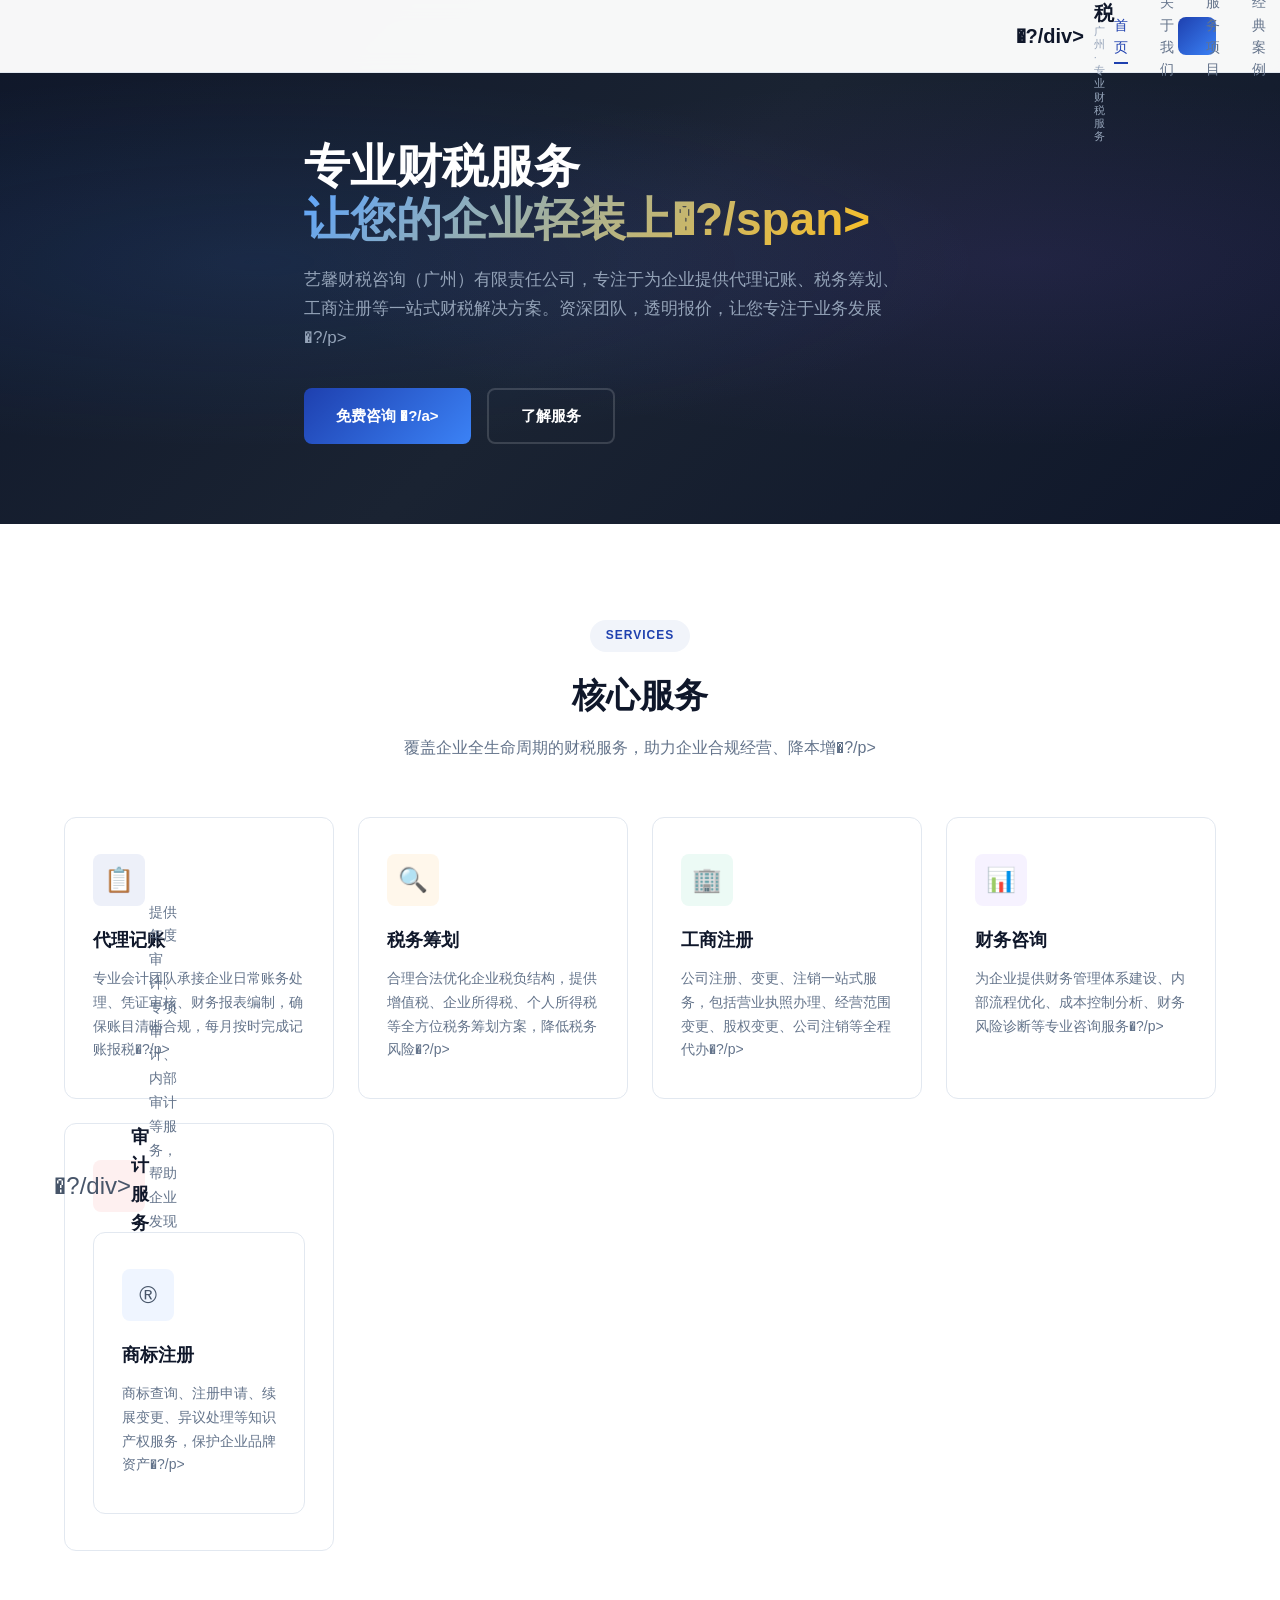
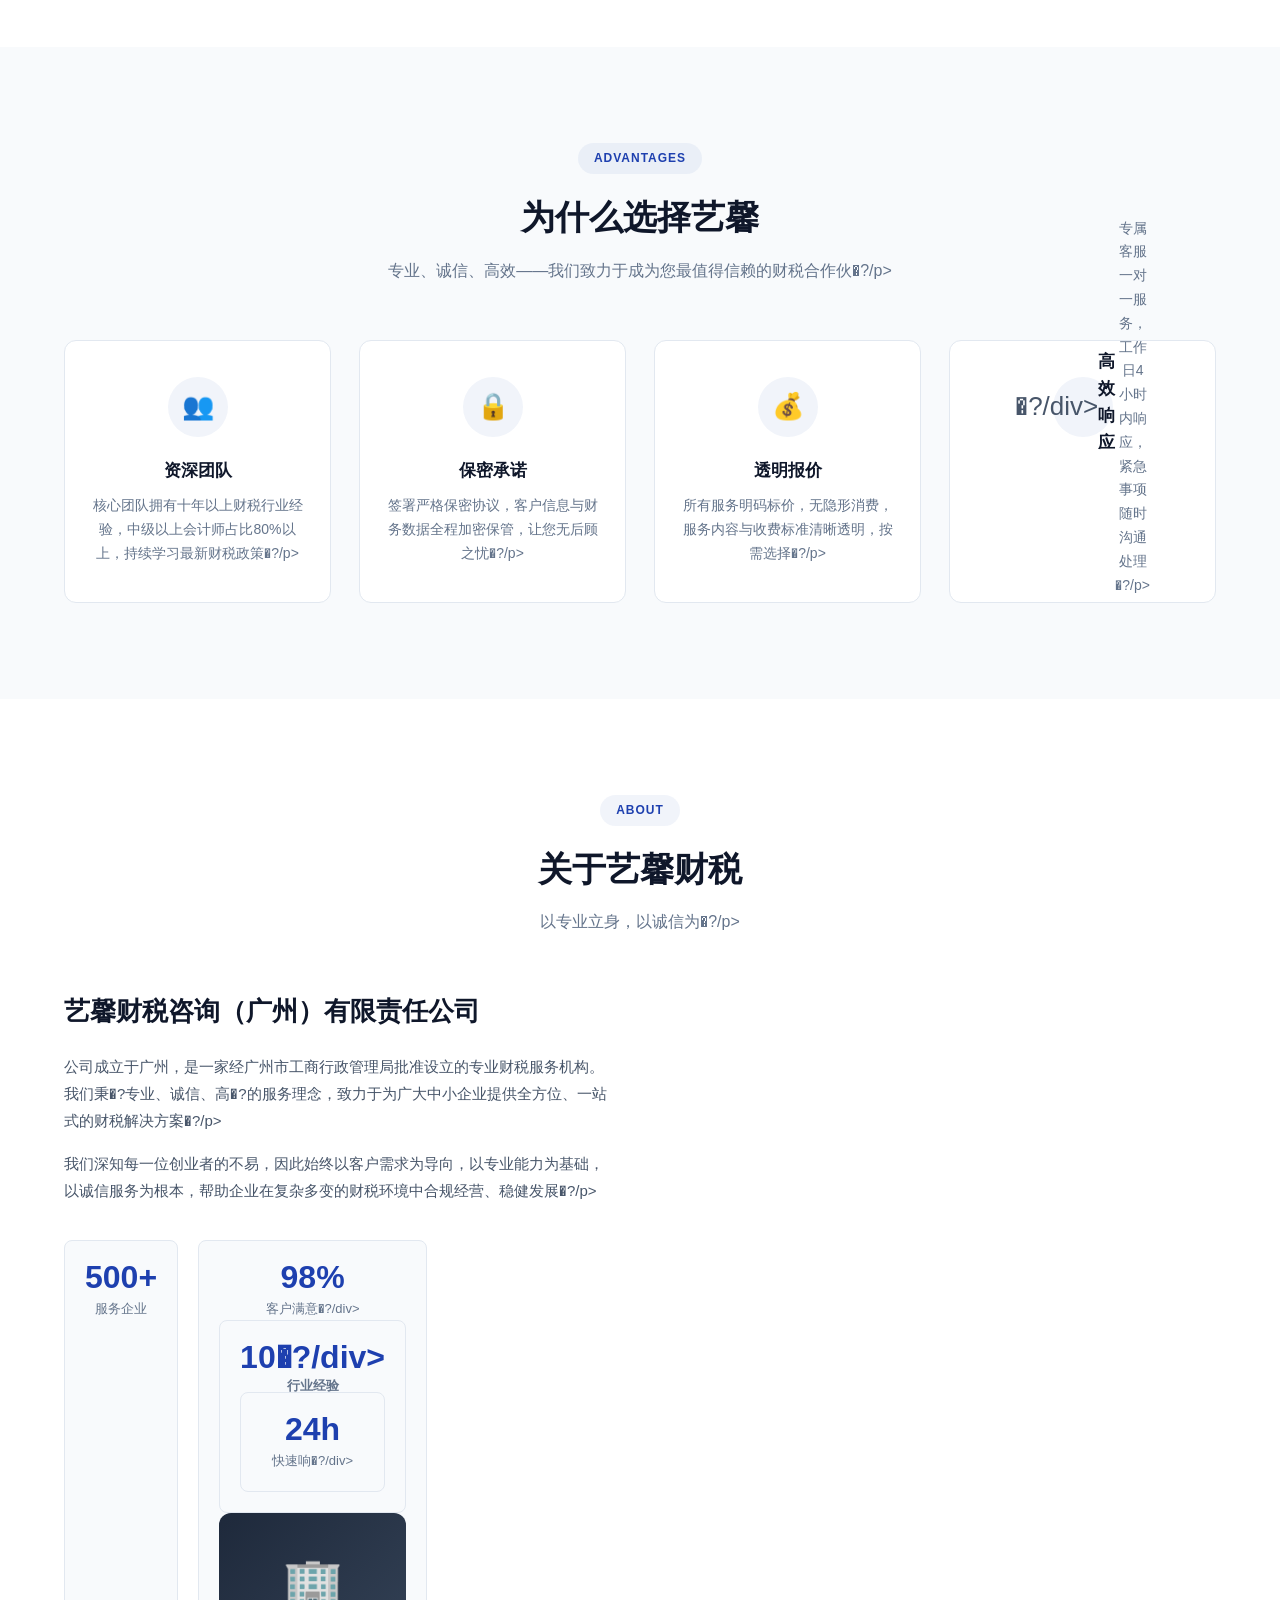
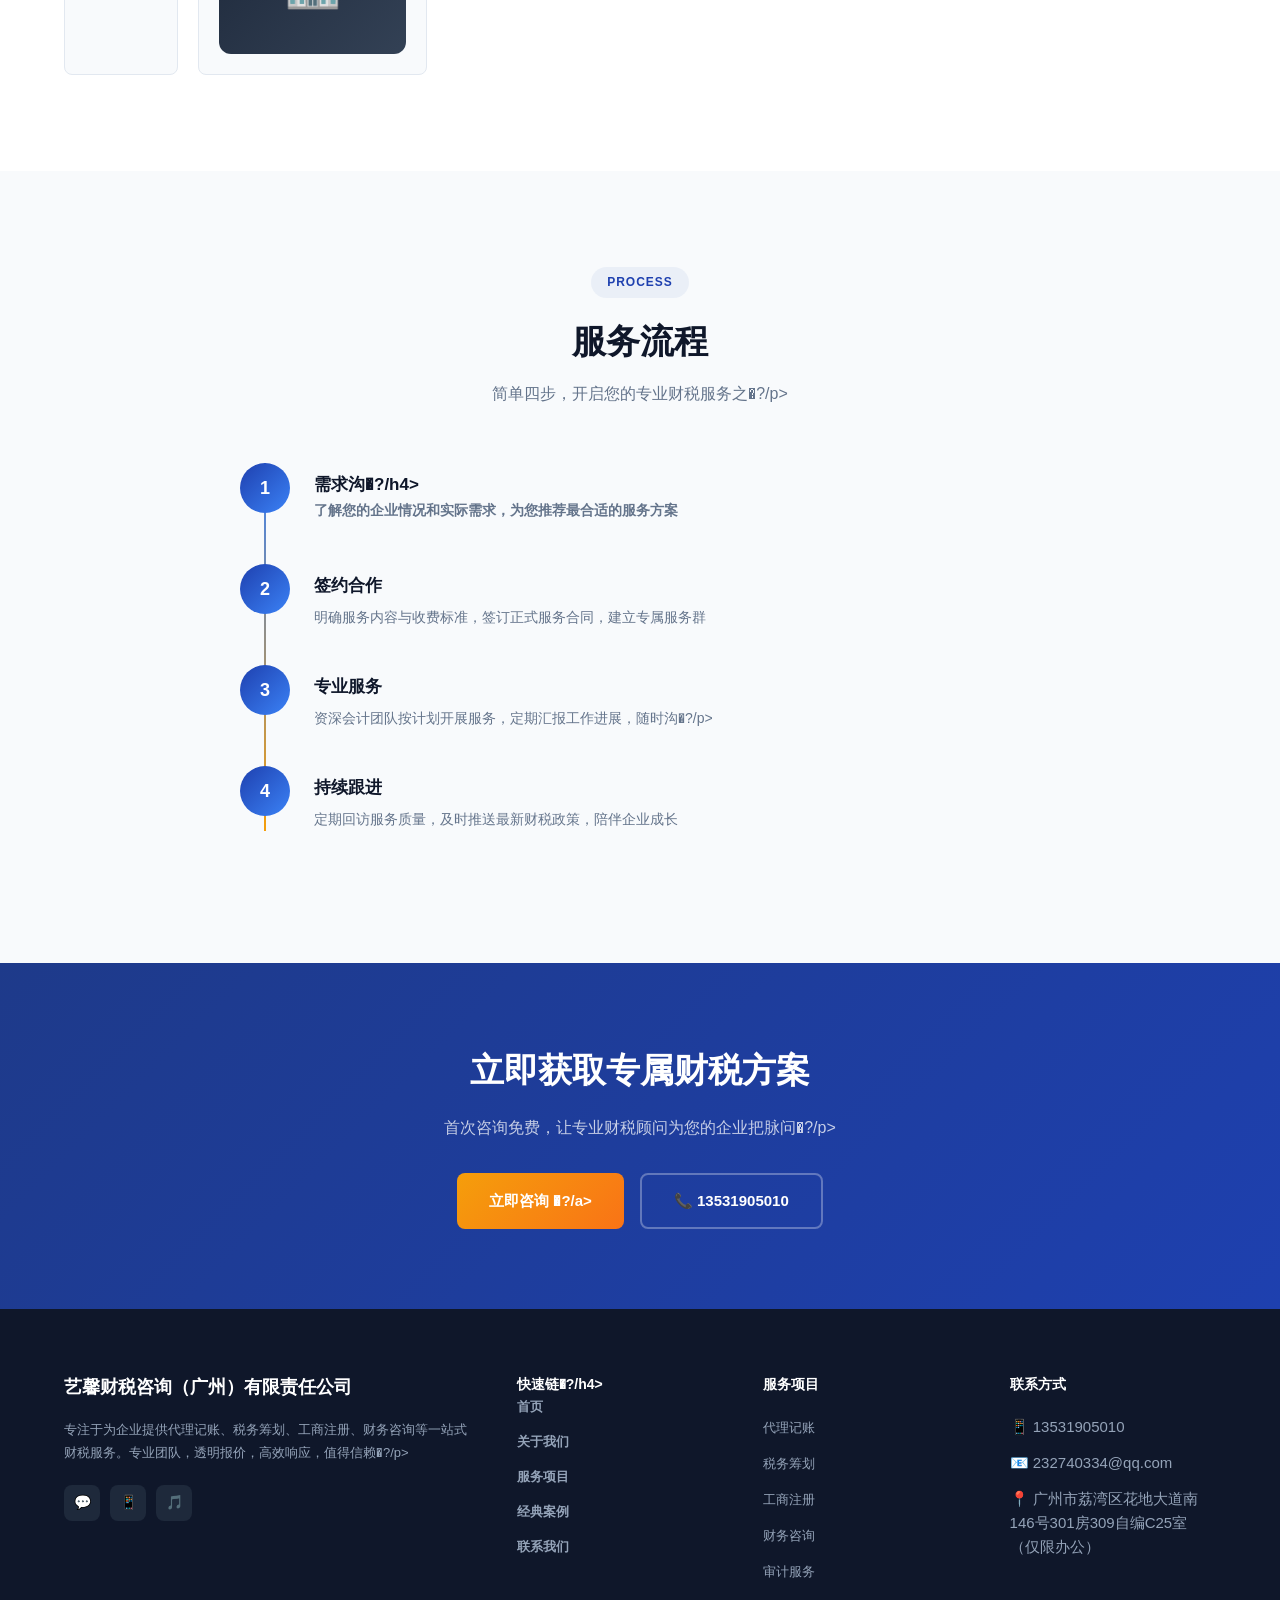
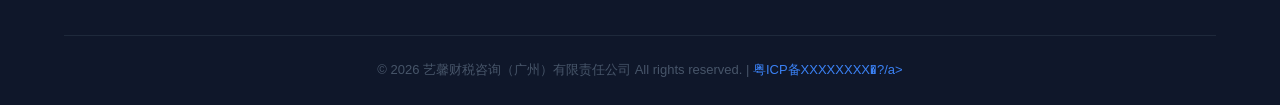
==== index.html @ 6eb082e3 "Fix contact info and address for index.html" ====
﻿<!DOCTYPE html>
<html lang="zh-CN">
<head>
<meta charset="UTF-8">
<meta name="viewport" content="width=device-width, initial-scale=1.0">
<title>艺馨财税咨询（广州）有限责任公司 - 专业财税服务</title>
<meta name="description" content="艺馨财税咨询（广州）有限责任公司提供代理记账、税务筹划、工商注册、财务咨询等一站式财税服务，专业团队，值得信赖�?>
<meta name="keywords" content="广州财税公司,代理记账,税务筹划,工商注册,财务咨询,广州公司注册,广州代理记账">
<meta name="robots" content="index, follow">
<link rel="canonical" href="https://yixincaishui.com/">
<meta property="og:title" content="艺馨财税咨询（广州）有限责任公司">
<meta property="og:description" content="专业财税服务一站式解决方案">
<meta property="og:type" content="website">
<meta property="og:url" content="https://yixincaishui.com/">
<meta name="twitter:card" content="summary_large_image">
<link rel="icon" href="favicon/favicon.ico" type="image/x-icon">
<link rel="stylesheet" href="css/style.css">
</head>
<body>

<header class="header">
  <div class="container header-inner">
    <a href="index.html" class="logo">
      <div class="logo-icon">�?/div>
      <div class="logo-text">
        艺馨财税
        <div class="logo-sub">广州 · 专业财税服务</div>
      </div>
    </a>
    <button class="nav-toggle" aria-label="菜单"><span></span><span></span><span></span></button>
    <nav class="nav">
      <a href="index.html">首页</a>
      <a href="about.html">关于我们</a>
      <a href="services.html">服务项目</a>
      <a href="cases.html">经典案例</a>
      <a href="news.html">新闻动�?/a>
      <a href="contact.html">联系我们</a>
    </nav>
  </div>
</header>

<section class="hero">
  <div class="container hero-content">
    <h1>专业财税服务<br><span>让您的企业轻装上�?/span></h1>
    <p>艺馨财税咨询（广州）有限责任公司，专注于为企业提供代理记账、税务筹划、工商注册等一站式财税解决方案。资深团队，透明报价，让您专注于业务发展�?/p>
    <div class="hero-buttons">
      <a href="contact.html" class="btn btn-primary">免费咨询 �?/a>
      <a href="services.html" class="btn btn-outline">了解服务</a>
    </div>
  </div>
</section>

<section class="section">
  <div class="container">
    <div class="section-header fade-in">
      <div class="section-tag">SERVICES</div>
      <h2>核心服务</h2>
      <p>覆盖企业全生命周期的财税服务，助力企业合规经营、降本增�?/p>
    </div>
    <div class="services-grid">
      <div class="service-card fade-in">
        <div class="service-icon" style="background:rgba(30,64,175,0.08);">📋</div>
        <h3>代理记账</h3>
        <p>专业会计团队承接企业日常账务处理、凭证审核、财务报表编制，确保账目清晰合规，每月按时完成记账报税�?/p>
      </div>
      <div class="service-card fade-in">
        <div class="service-icon" style="background:rgba(245,158,11,0.08);">🔍</div>
        <h3>税务筹划</h3>
        <p>合理合法优化企业税负结构，提供增值税、企业所得税、个人所得税等全方位税务筹划方案，降低税务风险�?/p>
      </div>
      <div class="service-card fade-in">
        <div class="service-icon" style="background:rgba(16,185,129,0.08);">🏢</div>
        <h3>工商注册</h3>
        <p>公司注册、变更、注销一站式服务，包括营业执照办理、经营范围变更、股权变更、公司注销等全程代办�?/p>
      </div>
      <div class="service-card fade-in">
        <div class="service-icon" style="background:rgba(139,92,246,0.08);">📊</div>
        <h3>财务咨询</h3>
        <p>为企业提供财务管理体系建设、内部流程优化、成本控制分析、财务风险诊断等专业咨询服务�?/p>
      </div>
      <div class="service-card fade-in">
        <div class="service-icon" style="background:rgba(239,68,68,0.08);">�?/div>
        <h3>审计服务</h3>
        <p>提供年度审计、专项审计、内部审计等服务，帮助企业发现问题、防范风险，满足各类监管要求�?/p>
      </div>
      <div class="service-card fade-in">
        <div class="service-icon" style="background:rgba(59,130,246,0.08);">®</div>
        <h3>商标注册</h3>
        <p>商标查询、注册申请、续展变更、异议处理等知识产权服务，保护企业品牌资产�?/p>
      </div>
    </div>
  </div>
</section>

<section class="section light">
  <div class="container">
    <div class="section-header fade-in">
      <div class="section-tag">ADVANTAGES</div>
      <h2>为什么选择艺馨</h2>
      <p>专业、诚信、高效——我们致力于成为您最值得信赖的财税合作伙�?/p>
    </div>
    <div class="advantages-grid">
      <div class="advantage-card fade-in">
        <div class="advantage-icon">👥</div>
        <h3>资深团队</h3>
        <p>核心团队拥有十年以上财税行业经验，中级以上会计师占比80%以上，持续学习最新财税政策�?/p>
      </div>
      <div class="advantage-card fade-in">
        <div class="advantage-icon">🔒</div>
        <h3>保密承诺</h3>
        <p>签署严格保密协议，客户信息与财务数据全程加密保管，让您无后顾之忧�?/p>
      </div>
      <div class="advantage-card fade-in">
        <div class="advantage-icon">💰</div>
        <h3>透明报价</h3>
        <p>所有服务明码标价，无隐形消费，服务内容与收费标准清晰透明，按需选择�?/p>
      </div>
      <div class="advantage-card fade-in">
        <div class="advantage-icon">�?/div>
        <h3>高效响应</h3>
        <p>专属客服一对一服务，工作日4小时内响应，紧急事项随时沟通处理�?/p>
      </div>
    </div>
  </div>
</section>

<section class="section">
  <div class="container">
    <div class="section-header fade-in">
      <div class="section-tag">ABOUT</div>
      <h2>关于艺馨财税</h2>
      <p>以专业立身，以诚信为�?/p>
    </div>
    <div class="about-grid">
      <div class="about-text fade-in">
        <h3>艺馨财税咨询（广州）有限责任公司</h3>
        <p>公司成立于广州，是一家经广州市工商行政管理局批准设立的专业财税服务机构。我们秉�?专业、诚信、高�?的服务理念，致力于为广大中小企业提供全方位、一站式的财税解决方案�?/p>
        <p>我们深知每一位创业者的不易，因此始终以客户需求为导向，以专业能力为基础，以诚信服务为根本，帮助企业在复杂多变的财税环境中合规经营、稳健发展�?/p>
        <div class="stats-row">
          <div class="stat-item"><div class="stat-number">500+</div><div class="stat-label">服务企业</div></div>
          <div class="stat-item"><div class="stat-number">98%</div><div class="stat-label">客户满意�?/div></div>
          <div class="stat-item"><div class="stat-number">10�?/div><div class="stat-label">行业经验</div></div>
          <div class="stat-item"><div class="stat-number">24h</div><div class="stat-label">快速响�?/div></div>
        </div>
      </div>
      <div class="about-image fade-in">🏢</div>
    </div>
  </div>
</section>

<section class="section light">
  <div class="container">
    <div class="section-header fade-in">
      <div class="section-tag">PROCESS</div>
      <h2>服务流程</h2>
      <p>简单四步，开启您的专业财税服务之�?/p>
    </div>
    <div class="process-steps fade-in">
      <div class="process-step">
        <div class="step-num">1</div>
        <div class="step-content"><h4>需求沟�?/h4><p>了解您的企业情况和实际需求，为您推荐最合适的服务方案</p></div>
      </div>
      <div class="process-step">
        <div class="step-num">2</div>
        <div class="step-content"><h4>签约合作</h4><p>明确服务内容与收费标准，签订正式服务合同，建立专属服务群</p></div>
      </div>
      <div class="process-step">
        <div class="step-num">3</div>
        <div class="step-content"><h4>专业服务</h4><p>资深会计团队按计划开展服务，定期汇报工作进展，随时沟�?/p></div>
      </div>
      <div class="process-step">
        <div class="step-num">4</div>
        <div class="step-content"><h4>持续跟进</h4><p>定期回访服务质量，及时推送最新财税政策，陪伴企业成长</p></div>
      </div>
    </div>
  </div>
</section>

<section class="cta-section">
  <div class="container">
    <h2>立即获取专属财税方案</h2>
    <p>首次咨询免费，让专业财税顾问为您的企业把脉问�?/p>
    <div class="hero-buttons" style="justify-content:center;">
      <a href="contact.html" class="btn btn-accent">立即咨询 �?/a>
      <a href="tel:13531905010" class="btn btn-outline">📞 13531905010</a>
    </div>
  </div>
</section>

<footer class="footer">
  <div class="container">
    <div class="footer-grid">
      <div class="footer-about">
        <h3>艺馨财税咨询（广州）有限责任公司</h3>
        <p>专注于为企业提供代理记账、税务筹划、工商注册、财务咨询等一站式财税服务。专业团队，透明报价，高效响应，值得信赖�?/p>
        <div class="footer-social">
          <a href="#" aria-label="微信">💬</a>
          <a href="#" aria-label="微博">📱</a>
          <a href="#" aria-label="抖音">🎵</a>
        </div>
      </div>
      <div class="footer-col">
        <h4>快速链�?/h4>
        <ul>
          <li><a href="index.html">首页</a></li>
          <li><a href="about.html">关于我们</a></li>
          <li><a href="services.html">服务项目</a></li>
          <li><a href="cases.html">经典案例</a></li>
          <li><a href="contact.html">联系我们</a></li>
        </ul>
      </div>
      <div class="footer-col">
        <h4>服务项目</h4>
        <ul>
          <li><a href="services.html">代理记账</a></li>
          <li><a href="services.html">税务筹划</a></li>
          <li><a href="services.html">工商注册</a></li>
          <li><a href="services.html">财务咨询</a></li>
          <li><a href="services.html">审计服务</a></li>
        </ul>
      </div>
      <div class="footer-col">
        <h4>联系方式</h4>
        <ul>
          <li>📱 13531905010</li>
          <li>📧 232740334@qq.com</li>
          <li>📍 广州市荔湾区花地大道南146号301房309自编C25室（仅限办公）</li>
        </ul>
      </div>
    </div>
    <div class="footer-bottom">
      <p>&copy; 2026 艺馨财税咨询（广州）有限责任公司 All rights reserved. | <a href="#">粤ICP备XXXXXXXX�?/a></p>
    </div>
  </div>
</footer>

<script src="js/main.js"></script>
</body>
</html>
---- css/style.css ----
:root {
  --primary: #1e40af;
  --primary-light: #3b82f6;
  --primary-dark: #1e3a8a;
  --accent: #f59e0b;
  --accent-light: #fbbf24;
  --dark: #0f172a;
  --gray-50: #f8fafc;
  --gray-100: #f1f5f9;
  --gray-200: #e2e8f0;
  --gray-300: #cbd5e1;
  --gray-400: #94a3b8;
  --gray-500: #64748b;
  --gray-600: #475569;
  --gray-700: #334155;
  --gray-800: #1e293b;
  --gray-900: #0f172a;
  --radius: 12px;
  --radius-sm: 8px;
  --shadow: 0 1px 3px rgba(0,0,0,0.06), 0 1px 2px rgba(0,0,0,0.04);
  --shadow-md: 0 4px 6px -1px rgba(0,0,0,0.07), 0 2px 4px -1px rgba(0,0,0,0.04);
  --shadow-lg: 0 10px 25px -3px rgba(0,0,0,0.08), 0 4px 6px -2px rgba(0,0,0,0.04);
  --shadow-xl: 0 20px 50px -8px rgba(0,0,0,0.12);
}
*, *::before, *::after { margin: 0; padding: 0; box-sizing: border-box; }
html { scroll-behavior: smooth; }
body {
  font-family: -apple-system, BlinkMacSystemFont, "Segoe UI", "PingFang SC", "Hiragino Sans GB", "Microsoft YaHei", "Helvetica Neue", Arial, sans-serif;
  color: #475569; line-height: 1.6; overflow-x: hidden; font-size: 15px;
}
a { text-decoration: none; color: inherit; }
ul { list-style: none; }
img { max-width: 100%; height: auto; display: block; }
.container { max-width: 1200px; margin: 0 auto; padding: 0 24px; }
header { position: fixed; top: 0; left: 0; right: 0; z-index: 1000; background: rgba(255,255,255,0.97); backdrop-filter: blur(10px); border-bottom: 1px solid var(--gray-200); transition: all 0.3s; }
header.scrolled { box-shadow: 0 4px 6px -1px rgba(0,0,0,0.07); }
.header-inner { display: flex; align-items: center; justify-content: space-between; height: 72px; }
.logo { display: flex; align-items: center; gap: 10px; font-size: 20px; font-weight: 700; color: var(--dark); }
.logo-icon { width: 38px; height: 38px; background: linear-gradient(135deg, var(--primary), var(--primary-light)); border-radius: var(--radius-sm); display: flex; align-items: center; justify-content: center; color: #fff; font-size: 16px; font-weight: 800; flex-shrink: 0; }
.logo-text { line-height: 1.2; }
.logo-sub { font-size: 11px; font-weight: 400; color: var(--gray-400); letter-spacing: 2px; }
.nav { display: flex; align-items: center; gap: 32px; }
.nav a { font-size: 14px; font-weight: 500; color: var(--gray-500); transition: color 0.2s; position: relative; padding: 4px 0; }
.nav a:hover, .nav a.active { color: var(--primary); }
.nav a::after { content: ''; position: absolute; bottom: -2px; left: 0; right: 0; height: 2px; background: var(--primary); transform: scaleX(0); transition: transform 0.2s; }
.nav a:hover::after, .nav a.active::after { transform: scaleX(1); }
.nav-toggle { display: none; flex-direction: column; gap: 5px; cursor: pointer; padding: 4px; background: none; border: none; }
.nav-toggle span { width: 24px; height: 2px; background: var(--dark); transition: all 0.3s; border-radius: 2px; display: block; }
.nav-toggle.active span:nth-child(1) { transform: rotate(45deg) translate(5px,5px); }
.nav-toggle.active span:nth-child(2) { opacity: 0; }
.nav-toggle.active span:nth-child(3) { transform: rotate(-45deg) translate(5px,-5px); }
.hero { padding: 140px 0 80px; background: linear-gradient(135deg, #0f172a 0%, #1a2332 50%, #0f172a 100%); color: #fff; position: relative; overflow: hidden; }
.hero::before { content: ''; position: absolute; inset: 0; background: radial-gradient(ellipse at 20% 50%, rgba(59,130,246,0.12) 0%, transparent 50%), radial-gradient(ellipse at 80% 50%, rgba(139,92,246,0.1) 0%, transparent 50%); }
.hero-content { position: relative; z-index: 1; max-width: 720px; }
.hero h1 { font-size: 46px; font-weight: 800; line-height: 1.15; margin-bottom: 20px; color: #fff; }
.hero h1 span { background: linear-gradient(135deg, #60a5fa, #fbbf24); -webkit-background-clip: text; -webkit-text-fill-color: transparent; background-clip: text; }
.hero p { font-size: 17px; color: #94a3b8; margin-bottom: 36px; line-height: 1.7; max-width: 600px; }
.hero-buttons { display: flex; gap: 16px; flex-wrap: wrap; }
.btn { display: inline-flex; align-items: center; gap: 8px; padding: 14px 32px; border-radius: var(--radius-sm); font-size: 15px; font-weight: 600; transition: all 0.25s; cursor: pointer; border: none; font-family: inherit; }
.btn-primary { background: linear-gradient(135deg, #1e40af, #3b82f6); color: #fff; }
.btn-primary:hover { transform: translateY(-2px); box-shadow: 0 8px 25px rgba(30,64,175,0.35); }
.btn-outline { background: transparent; color: #fff; border: 2px solid rgba(255,255,255,0.15); }
.btn-outline:hover { border-color: #3b82f6; transform: translateY(-2px); background: rgba(255,255,255,0.05); }
.btn-accent { background: linear-gradient(135deg, #f59e0b, #f97316); color: #fff; }
.btn-accent:hover { transform: translateY(-2px); box-shadow: 0 8px 25px rgba(245,158,11,0.35); }
.btn-sm { padding: 10px 20px; font-size: 13px; }
.section { padding: 96px 0; }
.section-header { text-align: center; margin-bottom: 56px; }
.section-tag { display: inline-block; padding: 6px 16px; border-radius: 20px; background: rgba(30,64,175,0.06); color: #1e40af; font-size: 12px; font-weight: 600; margin-bottom: 16px; letter-spacing: 1px; }
.section h2 { font-size: 34px; font-weight: 800; color: #0f172a; margin-bottom: 12px; }
.section-header p { font-size: 16px; color: #64748b; max-width: 620px; margin: 0 auto; line-height: 1.7; }
.section.light { background: #f8fafc; }
.services-grid { display: grid; grid-template-columns: repeat(auto-fit, minmax(260px, 1fr)); gap: 24px; }
.service-card { background: #fff; border-radius: 12px; padding: 36px 28px; border: 1px solid #e2e8f0; transition: all 0.3s; cursor: default; }
.service-card:hover { transform: translateY(-4px); box-shadow: 0 10px 25px -3px rgba(0,0,0,0.08); border-color: #3b82f6; }
.service-icon { width: 52px; height: 52px; border-radius: 8px; display: flex; align-items: center; justify-content: center; font-size: 24px; margin-bottom: 20px; }
.service-card h3 { font-size: 18px; margin-bottom: 12px; color: #0f172a; font-weight: 700; }
.service-card p { font-size: 14px; color: #64748b; line-height: 1.7; }
.about-grid { display: grid; grid-template-columns: 1fr 1fr; gap: 60px; align-items: center; }
.about-image { border-radius: 12px; overflow: hidden; background: linear-gradient(135deg, #1e293b, #334155); aspect-ratio: 4/3; display: flex; align-items: center; justify-content: center; color: #475569; font-size: 48px; }
.about-text h3 { font-size: 26px; margin-bottom: 20px; color: #0f172a; font-weight: 800; }
.about-text p { font-size: 15px; color: #475569; margin-bottom: 16px; line-height: 1.8; }
.stats-row { display: grid; grid-template-columns: repeat(4, 1fr); gap: 20px; margin-top: 36px; }
.stat-item { text-align: center; padding: 20px; background: #f8fafc; border-radius: 8px; border: 1px solid #e2e8f0; }
.stat-number { font-size: 32px; font-weight: 800; color: #1e40af; line-height: 1; }
.stat-label { font-size: 13px; color: #64748b; margin-top: 6px; }
.advantages-grid { display: grid; grid-template-columns: repeat(auto-fit, minmax(240px, 1fr)); gap: 28px; }
.advantage-card { text-align: center; padding: 36px 24px; background: #fff; border-radius: 12px; border: 1px solid #e2e8f0; transition: all 0.3s; }
.advantage-card:hover { transform: translateY(-4px); box-shadow: 0 10px 25px -3px rgba(0,0,0,0.08); }
.advantage-icon { width: 60px; height: 60px; margin: 0 auto 20px; background: rgba(30,64,175,0.06); border-radius: 50%; display: flex; align-items: center; justify-content: center; font-size: 26px; }
.advantage-card h3 { font-size: 17px; color: #0f172a; margin-bottom: 10px; font-weight: 700; }
.advantage-card p { font-size: 14px; color: #64748b; line-height: 1.7; }
.process-steps { max-width: 800px; margin: 0 auto; position: relative; }
.process-steps::before { content: ''; position: absolute; left: 24px; top: 0; bottom: 0; width: 2px; background: linear-gradient(to bottom, #3b82f6, #f59e0b); }
.process-step { display: flex; gap: 24px; margin-bottom: 36px; position: relative; }
.step-num { width: 50px; height: 50px; border-radius: 50%; background: linear-gradient(135deg, #1e40af, #3b82f6); color: #fff; display: flex; align-items: center; justify-content: center; font-weight: 800; font-size: 18px; flex-shrink: 0; position: relative; z-index: 1; }
.step-content { padding-top: 8px; }
.step-content h4 { font-size: 17px; color: #0f172a; margin-bottom: 6px; font-weight: 700; }
.step-content p { font-size: 14px; color: #64748b; line-height: 1.7; }
.cases-grid { display: grid; grid-template-columns: repeat(auto-fit, minmax(320px, 1fr)); gap: 28px; }
.case-card { background: #fff; border-radius: 12px; overflow: hidden; border: 1px solid #e2e8f0; transition: all 0.3s; }
.case-card:hover { transform: translateY(-4px); box-shadow: 0 10px 25px -3px rgba(0,0,0,0.08); }
.case-image { height: 180px; background: linear-gradient(135deg, #1e293b, #334155); display: flex; align-items: center; justify-content: center; color: #475569; font-size: 32px; }
.case-body { padding: 24px; }
.case-tag { display: inline-block; padding: 4px 12px; border-radius: 4px; background: rgba(30,64,175,0.06); color: #1e40af; font-size: 12px; font-weight: 600; margin-bottom: 10px; }
.case-body h3 { font-size: 17px; margin-bottom: 8px; color: #0f172a; font-weight: 700; }
.case-body p { font-size: 14px; color: #64748b; line-height: 1.6; }
.news-grid { display: grid; grid-template-columns: repeat(auto-fit, minmax(300px, 1fr)); gap: 28px; }
.news-card { background: #fff; border-radius: 12px; overflow: hidden; border: 1px solid #e2e8f0; transition: all 0.3s; }
.news-card:hover { transform: translateY(-4px); box-shadow: 0 10px 25px -3px rgba(0,0,0,0.08); }
.news-body { padding: 24px; }
.news-date { font-size: 12px; color: #94a3b8; margin-bottom: 10px; }
.news-body h3 { font-size: 16px; margin-bottom: 8px; color: #0f172a; font-weight: 700; line-height: 1.4; }
.news-body p { font-size: 13px; color: #64748b; line-height: 1.6; margin-bottom: 12px; }
.news-link { color: #1e40af; font-size: 13px; font-weight: 600; }
.news-link:hover { text-decoration: underline; }
.cta-section { padding: 80px 0; text-align: center; background: linear-gradient(135deg, #1e3a8a, #1e40af); color: #fff; }
.cta-section h2 { font-size: 34px; font-weight: 800; margin-bottom: 16px; color: #fff; }
.cta-section p { font-size: 16px; color: rgba(255,255,255,0.75); margin-bottom: 32px; max-width: 550px; margin-left: auto; margin-right: auto; line-height: 1.7; }
.cta-section .btn-outline { border-color: rgba(255,255,255,0.3); }
.cta-section .btn-outline:hover { border-color: #fff; }
.contact-grid { display: grid; grid-template-columns: 1fr 1fr; gap: 50px; }
.contact-info h3 { font-size: 22px; margin-bottom: 20px; color: #0f172a; font-weight: 800; }
.contact-info p { color: #475569; margin-bottom: 28px; line-height: 1.7; font-size: 15px; }
.contact-item { display: flex; align-items: center; gap: 14px; margin-bottom: 20px; }
.contact-icon { width: 44px; height: 44px; border-radius: 8px; background: rgba(30,64,175,0.06); color: #1e40af; display: flex; align-items: center; justify-content: center; font-size: 18px; flex-shrink: 0; }
.contact-item .label { font-size: 12px; color: #94a3b8; margin-bottom: 2px; }
.contact-item .value { font-size: 15px; color: #0f172a; font-weight: 600; }
.contact-form { background: #fff; padding: 36px; border-radius: 12px; border: 1px solid #e2e8f0; }
.form-group { margin-bottom: 20px; }
.form-group label { display: block; font-size: 13px; font-weight: 600; color: #0f172a; margin-bottom: 6px; }
.form-group input, .form-group textarea, .form-group select { width: 100%; padding: 12px 16px; border: 1px solid #e2e8f0; border-radius: 8px; font-size: 14px; font-family: inherit; transition: all 0.2s; background: #f8fafc; }
.form-group input:focus, .form-group textarea:focus, .form-group select:focus { outline: none; border-color: #3b82f6; background: #fff; box-shadow: 0 0 0 3px rgba(30,64,175,0.08); }
.form-group textarea { resize: vertical; min-height: 120px; }
.form-row { display: grid; grid-template-columns: 1fr 1fr; gap: 16px; }
.form-status { padding: 12px 16px; border-radius: 8px; margin-bottom: 16px; font-size: 14px; display: none; }
.form-status.success { display: block; background: #dcfce7; color: #166534; border: 1px solid #bbf7d0; }
.form-status.error { display: block; background: #fef2f2; color: #991b1b; border: 1px solid #fecaca; }
.footer { background: #0f172a; color: #94a3b8; padding: 64px 0 0; }
.footer-grid { display: grid; grid-template-columns: 2fr 1fr 1fr 1fr; gap: 40px; padding-bottom: 40px; border-bottom: 1px solid #1e293b; }
.footer-about h3 { color: #fff; font-size: 18px; margin-bottom: 16px; }
.footer-about p { font-size: 13px; line-height: 1.8; }
.footer-social { display: flex; gap: 10px; margin-top: 20px; }
.footer-social a { width: 36px; height: 36px; border-radius: 8px; background: #1e293b; display: flex; align-items: center; justify-content: center; color: #64748b; transition: all 0.2s; font-size: 14px; text-decoration: none; }
.footer-social a:hover { background: #1e40af; color: #fff; }
.footer-col h4 { color: #fff; font-size: 14px; margin-bottom: 20px; font-weight: 700; }
.footer-col li { margin-bottom: 12px; }
.footer-col a { font-size: 13px; color: #94a3b8; transition: color 0.2s; }
.footer-col a:hover { color: #3b82f6; }
.footer-bottom { text-align: center; padding: 24px 0; font-size: 13px; color: #475569; }
.footer-bottom a { color: #3b82f6; }
.page-banner { padding: 140px 0 60px; background: linear-gradient(135deg, #0f172a, #1e293b); color: #fff; text-align: center; }
.page-banner h1 { font-size: 38px; font-weight: 800; margin-bottom: 12px; color: #fff; }
.page-banner p { color: #94a3b8; font-size: 16px; max-width: 500px; margin: 0 auto; }
.breadcrumb { font-size: 13px; color: #475569; margin-bottom: 16px; }
.breadcrumb a { color: #3b82f6; }
.breadcrumb span { margin: 0 8px; }
.values-grid { display: grid; grid-template-columns: repeat(auto-fit, minmax(220px, 1fr)); gap: 24px; }
.value-card { text-align: center; padding: 32px 20px; border: 1px solid #e2e8f0; border-radius: 12px; transition: all 0.3s; }
.value-card:hover { border-color: #3b82f6; transform: translateY(-4px); box-shadow: 0 4px 6px -1px rgba(0,0,0,0.07); }
.value-icon { width: 56px; height: 56px; margin: 0 auto 16px; background: rgba(30,64,175,0.06); border-radius: 8px; display: flex; align-items: center; justify-content: center; font-size: 24px; }
.value-card h3 { font-size: 17px; color: #0f172a; margin-bottom: 8px; font-weight: 700; }
.value-card p { font-size: 13px; color: #64748b; line-height: 1.6; }
.pricing-grid { display: grid; grid-template-columns: repeat(auto-fit, minmax(260px, 1fr)); gap: 28px; }
.price-card { background: #fff; padding: 36px 28px; border-radius: 12px; border: 1px solid #e2e8f0; text-align: center; transition: all 0.3s; }
.price-card:hover { box-shadow: 0 10px 25px -3px rgba(0,0,0,0.08); }
.price-card.featured { border-color: #1e40af; box-shadow: 0 4px 24px rgba(30,64,175,0.12); position: relative; }
.price-card.featured::before { content: '推荐'; position: absolute; top: -12px; left: 50%; transform: translateX(-50%); background: linear-gradient(135deg, #1e40af, #3b82f6); color: #fff; padding: 4px 20px; border-radius: 20px; font-size: 12px; font-weight: 700; }
.price-card h4 { font-size: 18px; color: #0f172a; margin-bottom: 8px; font-weight: 700; }
.price-card .price { font-size: 38px; font-weight: 800; color: #1e40af; margin: 16px 0; line-height: 1; }
.price-card .price span { font-size: 14px; font-weight: 400; color: #94a3b8; }
.price-card ul { text-align: left; margin: 20px 0 28px; }
.price-card li { padding: 10px 0; font-size: 14px; color: #64748b; display: flex; align-items: center; gap: 10px; border-bottom: 1px solid #f1f5f9; }
.price-card li:last-child { border-bottom: none; }
.price-card li::before { content: '✓'; color: #1e40af; font-weight: 700; font-size: 14px; }
.faq-list { max-width: 800px; margin: 0 auto; }
.faq-item { border-bottom: 1px solid #e2e8f0; }
.faq-question { display: flex; justify-content: space-between; align-items: center; padding: 20px 0; cursor: pointer; font-weight: 600; color: #0f172a; font-size: 15px; transition: color 0.2s; }
.faq-question:hover { color: #1e40af; }
.faq-question .arrow { transition: transform 0.3s; font-size: 12px; color: #94a3b8; }
.faq-item.active .faq-question .arrow { transform: rotate(180deg); }
.faq-answer { max-height: 0; overflow: hidden; transition: max-height 0.3s ease, padding 0.3s ease; padding: 0; }
.faq-item.active .faq-answer { max-height: 300px; padding: 0 0 20px; }
.faq-answer p { font-size: 14px; color: #64748b; line-height: 1.8; }
.pagination { display: flex; justify-content: center; gap: 8px; margin-top: 48px; }
.pagination a { padding: 10px 16px; border: 1px solid #e2e8f0; border-radius: 8px; font-size: 14px; color: #64748b; transition: all 0.2s; }
.pagination a:hover, .pagination a.active { background: #1e40af; color: #fff; border-color: #1e40af; }
.fade-in { opacity: 0; transform: translateY(20px); transition: all 0.6s ease; }
.fade-in.visible { opacity: 1; transform: translateY(0); }
@media (max-width: 1024px) {
  .footer-grid { grid-template-columns: 1fr 1fr; }
}
@media (max-width: 768px) {
  .nav { display: none; position: fixed; top: 72px; left: 0; right: 0; background: #fff; flex-direction: column; padding: 20px; border-bottom: 1px solid #e2e8f0; gap: 16px; box-shadow: 0 10px 25px -3px rgba(0,0,0,0.08); }
  .nav.open { display: flex; }
  .nav-toggle { display: flex; }
  .hero { padding: 120px 0 60px; }
  .hero h1 { font-size: 30px; }
  .hero p { font-size: 15px; }
  .about-grid, .contact-grid { grid-template-columns: 1fr; }
  .about-image { order: -1; }
  .section { padding: 60px 0; }
  .section h2 { font-size: 26px; }
  .stats-row { grid-template-columns: repeat(2, 1fr); }
  .stat-number { font-size: 26px; }
  .form-row { grid-template-columns: 1fr; }
  .page-banner { padding: 120px 0 40px; }
  .page-banner h1 { font-size: 28px; }
  .cta-section h2 { font-size: 26px; }
  .pricing-grid { grid-template-columns: 1fr; max-width: 400px; margin: 0 auto; }
}
@media (max-width: 480px) {
  .stats-row { grid-template-columns: repeat(2, 1fr); }
  .footer-grid { grid-template-columns: 1fr; }
  .hero h1 { font-size: 26px; }
  .container { padding: 0 16px; }
  .contact-form { padding: 24px; }
}
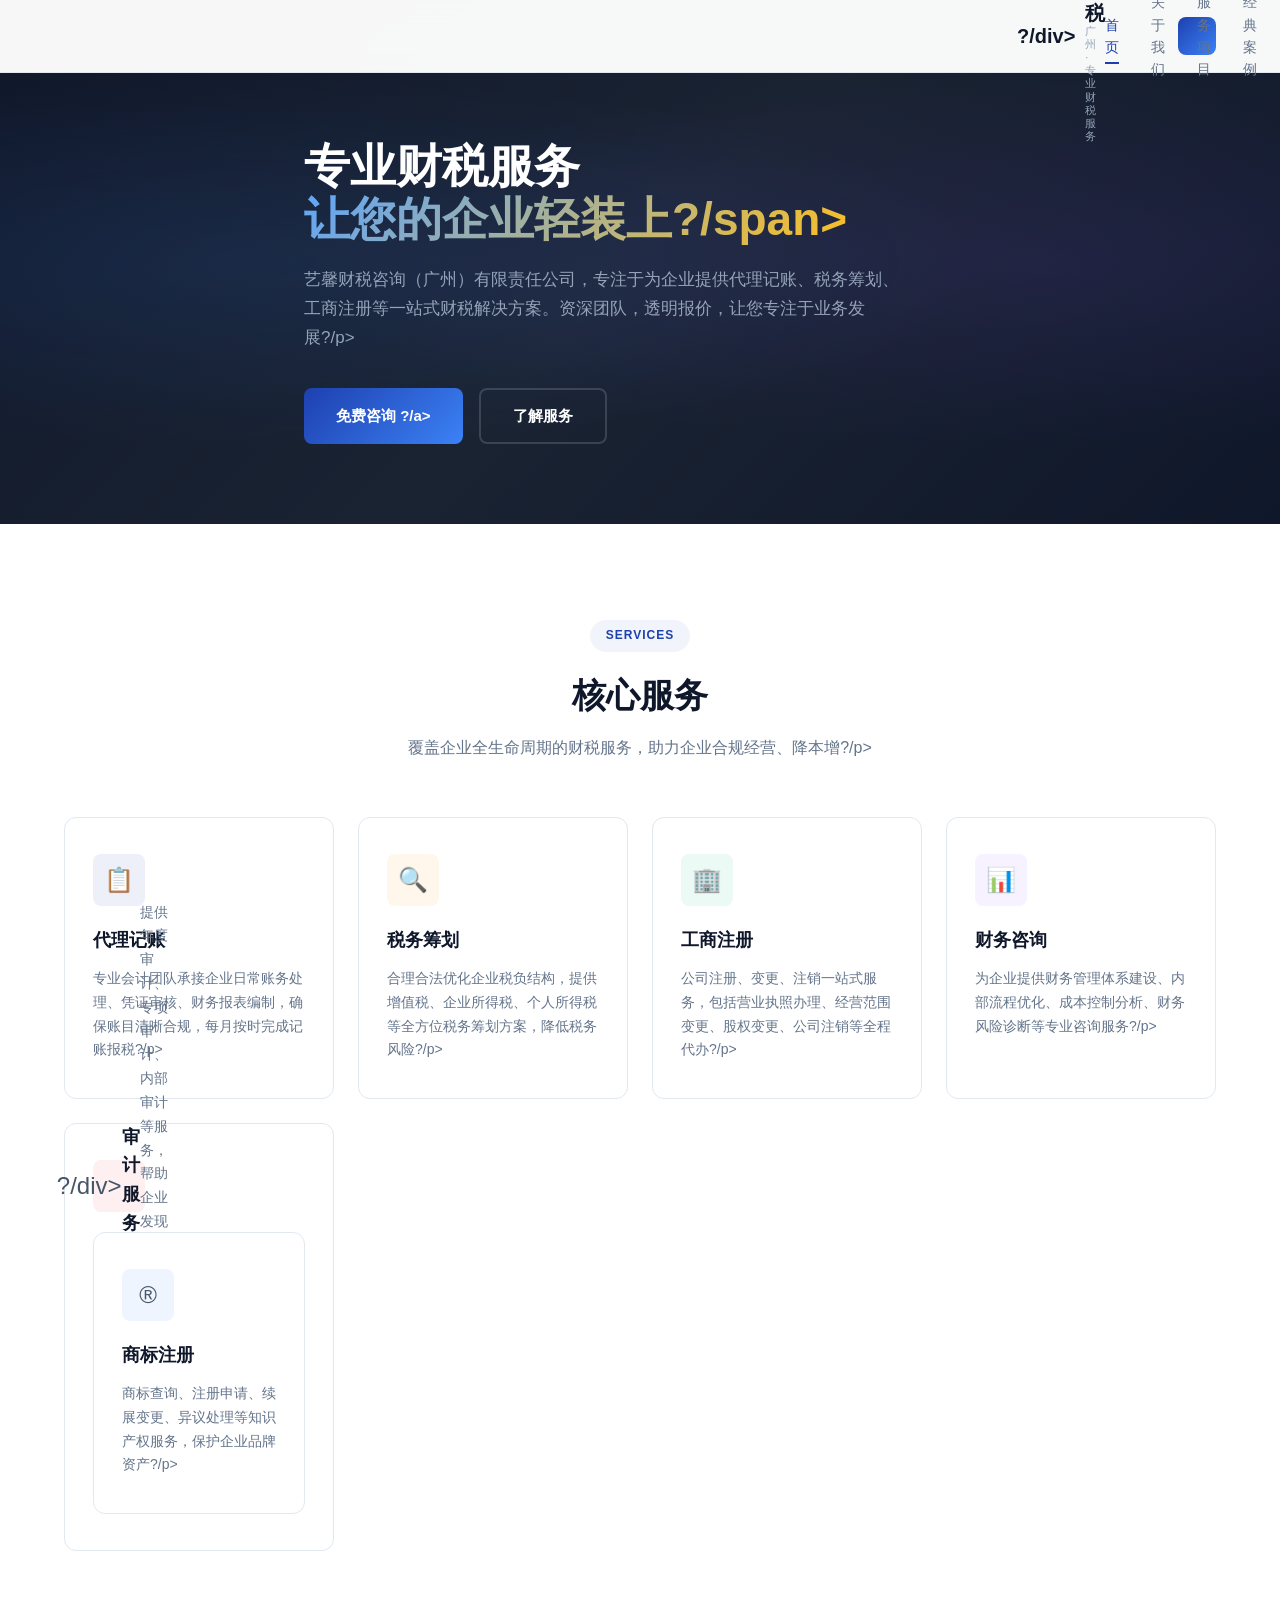
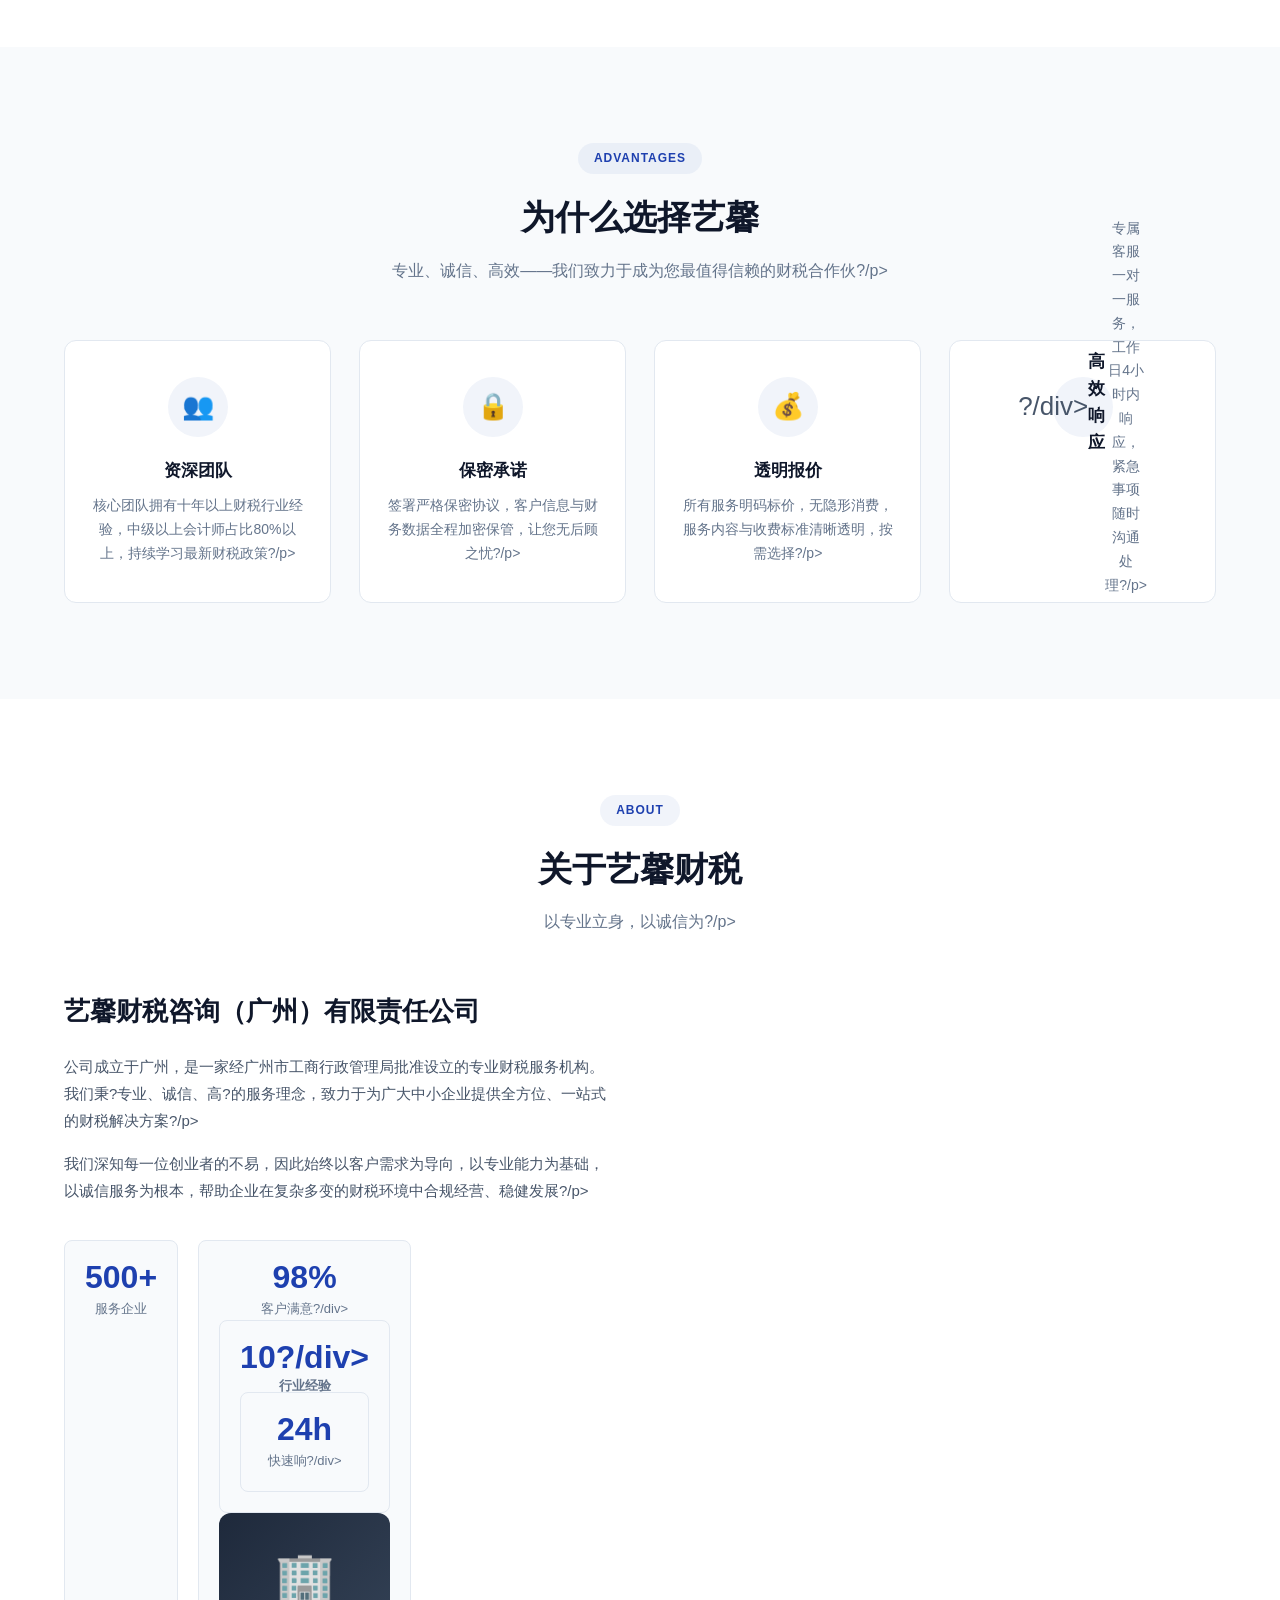
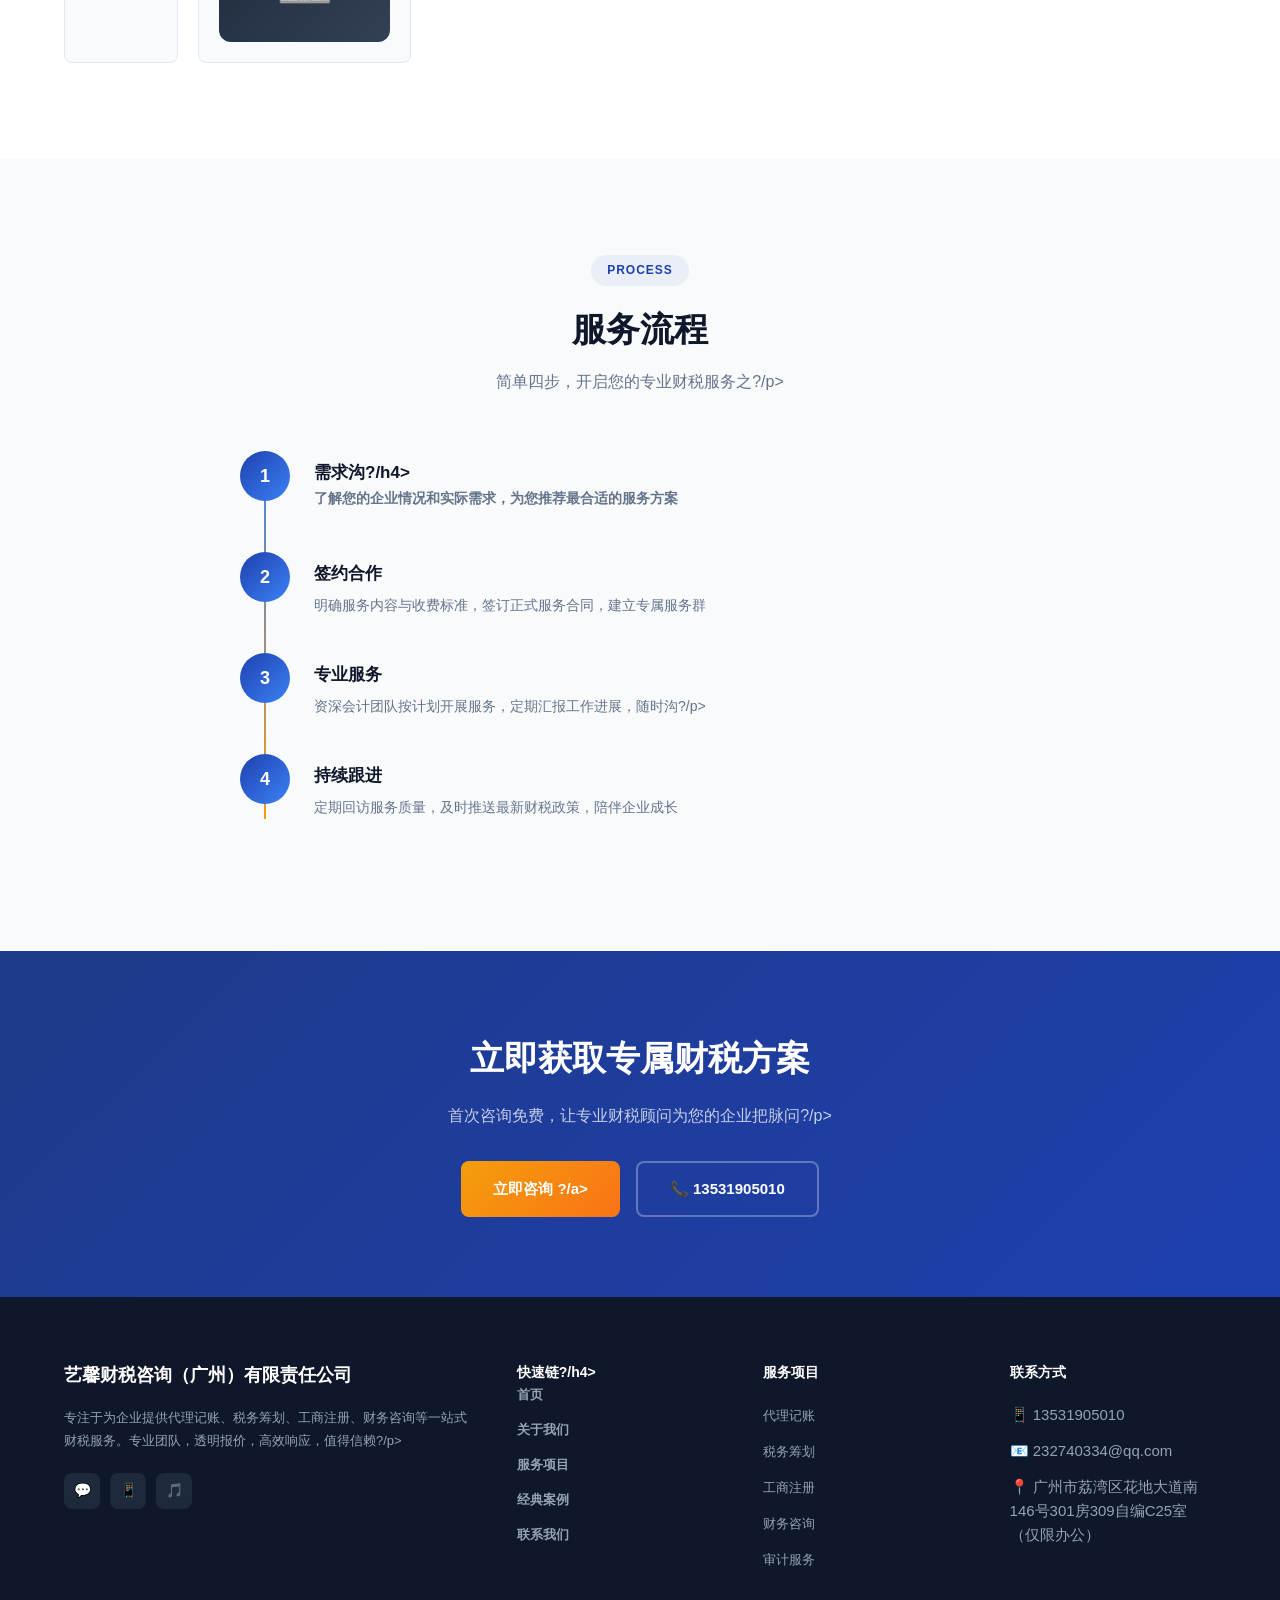
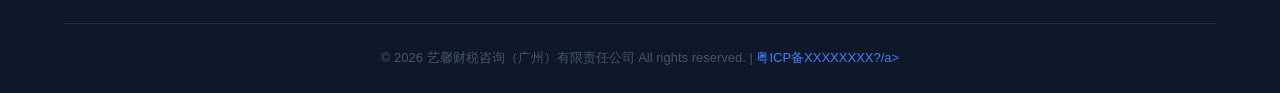
==== commit 91ea79ae: "Clean corrupted characters from index.html" ====
--- a/index.html
+++ b/index.html
@@ -4,7 +4,7 @@
 <meta charset="UTF-8">
 <meta name="viewport" content="width=device-width, initial-scale=1.0">
 <title>艺馨财税咨询（广州）有限责任公司 - 专业财税服务</title>
-<meta name="description" content="艺馨财税咨询（广州）有限责任公司提供代理记账、税务筹划、工商注册、财务咨询等一站式财税服务，专业团队，值得信赖�?>
+<meta name="description" content="艺馨财税咨询（广州）有限责任公司提供代理记账、税务筹划、工商注册、财务咨询等一站式财税服务，专业团队，值得信赖?>
 <meta name="keywords" content="广州财税公司,代理记账,税务筹划,工商注册,财务咨询,广州公司注册,广州代理记账">
 <meta name="robots" content="index, follow">
 <link rel="canonical" href="https://yixincaishui.com/">
@@ -21,7 +21,7 @@
 <header class="header">
   <div class="container header-inner">
     <a href="index.html" class="logo">
-      <div class="logo-icon">�?/div>
+      <div class="logo-icon">?/div>
       <div class="logo-text">
         艺馨财税
         <div class="logo-sub">广州 · 专业财税服务</div>
@@ -33,7 +33,7 @@
       <a href="about.html">关于我们</a>
       <a href="services.html">服务项目</a>
       <a href="cases.html">经典案例</a>
-      <a href="news.html">新闻动�?/a>
+      <a href="news.html">新闻动?/a>
       <a href="contact.html">联系我们</a>
     </nav>
   </div>
@@ -41,10 +41,10 @@
 
 <section class="hero">
   <div class="container hero-content">
-    <h1>专业财税服务<br><span>让您的企业轻装上�?/span></h1>
-    <p>艺馨财税咨询（广州）有限责任公司，专注于为企业提供代理记账、税务筹划、工商注册等一站式财税解决方案。资深团队，透明报价，让您专注于业务发展�?/p>
+    <h1>专业财税服务<br><span>让您的企业轻装上?/span></h1>
+    <p>艺馨财税咨询（广州）有限责任公司，专注于为企业提供代理记账、税务筹划、工商注册等一站式财税解决方案。资深团队，透明报价，让您专注于业务发展?/p>
     <div class="hero-buttons">
-      <a href="contact.html" class="btn btn-primary">免费咨询 �?/a>
+      <a href="contact.html" class="btn btn-primary">免费咨询 ?/a>
       <a href="services.html" class="btn btn-outline">了解服务</a>
     </div>
   </div>
@@ -55,38 +55,38 @@
     <div class="section-header fade-in">
       <div class="section-tag">SERVICES</div>
       <h2>核心服务</h2>
-      <p>覆盖企业全生命周期的财税服务，助力企业合规经营、降本增�?/p>
+      <p>覆盖企业全生命周期的财税服务，助力企业合规经营、降本增?/p>
     </div>
     <div class="services-grid">
       <div class="service-card fade-in">
         <div class="service-icon" style="background:rgba(30,64,175,0.08);">📋</div>
         <h3>代理记账</h3>
-        <p>专业会计团队承接企业日常账务处理、凭证审核、财务报表编制，确保账目清晰合规，每月按时完成记账报税�?/p>
+        <p>专业会计团队承接企业日常账务处理、凭证审核、财务报表编制，确保账目清晰合规，每月按时完成记账报税?/p>
       </div>
       <div class="service-card fade-in">
         <div class="service-icon" style="background:rgba(245,158,11,0.08);">🔍</div>
         <h3>税务筹划</h3>
-        <p>合理合法优化企业税负结构，提供增值税、企业所得税、个人所得税等全方位税务筹划方案，降低税务风险�?/p>
+        <p>合理合法优化企业税负结构，提供增值税、企业所得税、个人所得税等全方位税务筹划方案，降低税务风险?/p>
       </div>
       <div class="service-card fade-in">
         <div class="service-icon" style="background:rgba(16,185,129,0.08);">🏢</div>
         <h3>工商注册</h3>
-        <p>公司注册、变更、注销一站式服务，包括营业执照办理、经营范围变更、股权变更、公司注销等全程代办�?/p>
+        <p>公司注册、变更、注销一站式服务，包括营业执照办理、经营范围变更、股权变更、公司注销等全程代办?/p>
       </div>
       <div class="service-card fade-in">
         <div class="service-icon" style="background:rgba(139,92,246,0.08);">📊</div>
         <h3>财务咨询</h3>
-        <p>为企业提供财务管理体系建设、内部流程优化、成本控制分析、财务风险诊断等专业咨询服务�?/p>
-      </div>
-      <div class="service-card fade-in">
-        <div class="service-icon" style="background:rgba(239,68,68,0.08);">�?/div>
+        <p>为企业提供财务管理体系建设、内部流程优化、成本控制分析、财务风险诊断等专业咨询服务?/p>
+      </div>
+      <div class="service-card fade-in">
+        <div class="service-icon" style="background:rgba(239,68,68,0.08);">?/div>
         <h3>审计服务</h3>
-        <p>提供年度审计、专项审计、内部审计等服务，帮助企业发现问题、防范风险，满足各类监管要求�?/p>
+        <p>提供年度审计、专项审计、内部审计等服务，帮助企业发现问题、防范风险，满足各类监管要求?/p>
       </div>
       <div class="service-card fade-in">
         <div class="service-icon" style="background:rgba(59,130,246,0.08);">®</div>
         <h3>商标注册</h3>
-        <p>商标查询、注册申请、续展变更、异议处理等知识产权服务，保护企业品牌资产�?/p>
+        <p>商标查询、注册申请、续展变更、异议处理等知识产权服务，保护企业品牌资产?/p>
       </div>
     </div>
   </div>
@@ -97,28 +97,28 @@
     <div class="section-header fade-in">
       <div class="section-tag">ADVANTAGES</div>
       <h2>为什么选择艺馨</h2>
-      <p>专业、诚信、高效——我们致力于成为您最值得信赖的财税合作伙�?/p>
+      <p>专业、诚信、高效——我们致力于成为您最值得信赖的财税合作伙?/p>
     </div>
     <div class="advantages-grid">
       <div class="advantage-card fade-in">
         <div class="advantage-icon">👥</div>
         <h3>资深团队</h3>
-        <p>核心团队拥有十年以上财税行业经验，中级以上会计师占比80%以上，持续学习最新财税政策�?/p>
+        <p>核心团队拥有十年以上财税行业经验，中级以上会计师占比80%以上，持续学习最新财税政策?/p>
       </div>
       <div class="advantage-card fade-in">
         <div class="advantage-icon">🔒</div>
         <h3>保密承诺</h3>
-        <p>签署严格保密协议，客户信息与财务数据全程加密保管，让您无后顾之忧�?/p>
+        <p>签署严格保密协议，客户信息与财务数据全程加密保管，让您无后顾之忧?/p>
       </div>
       <div class="advantage-card fade-in">
         <div class="advantage-icon">💰</div>
         <h3>透明报价</h3>
-        <p>所有服务明码标价，无隐形消费，服务内容与收费标准清晰透明，按需选择�?/p>
-      </div>
-      <div class="advantage-card fade-in">
-        <div class="advantage-icon">�?/div>
+        <p>所有服务明码标价，无隐形消费，服务内容与收费标准清晰透明，按需选择?/p>
+      </div>
+      <div class="advantage-card fade-in">
+        <div class="advantage-icon">?/div>
         <h3>高效响应</h3>
-        <p>专属客服一对一服务，工作日4小时内响应，紧急事项随时沟通处理�?/p>
+        <p>专属客服一对一服务，工作日4小时内响应，紧急事项随时沟通处理?/p>
       </div>
     </div>
   </div>
@@ -129,18 +129,18 @@
     <div class="section-header fade-in">
       <div class="section-tag">ABOUT</div>
       <h2>关于艺馨财税</h2>
-      <p>以专业立身，以诚信为�?/p>
+      <p>以专业立身，以诚信为?/p>
     </div>
     <div class="about-grid">
       <div class="about-text fade-in">
         <h3>艺馨财税咨询（广州）有限责任公司</h3>
-        <p>公司成立于广州，是一家经广州市工商行政管理局批准设立的专业财税服务机构。我们秉�?专业、诚信、高�?的服务理念，致力于为广大中小企业提供全方位、一站式的财税解决方案�?/p>
-        <p>我们深知每一位创业者的不易，因此始终以客户需求为导向，以专业能力为基础，以诚信服务为根本，帮助企业在复杂多变的财税环境中合规经营、稳健发展�?/p>
+        <p>公司成立于广州，是一家经广州市工商行政管理局批准设立的专业财税服务机构。我们秉?专业、诚信、高?的服务理念，致力于为广大中小企业提供全方位、一站式的财税解决方案?/p>
+        <p>我们深知每一位创业者的不易，因此始终以客户需求为导向，以专业能力为基础，以诚信服务为根本，帮助企业在复杂多变的财税环境中合规经营、稳健发展?/p>
         <div class="stats-row">
           <div class="stat-item"><div class="stat-number">500+</div><div class="stat-label">服务企业</div></div>
-          <div class="stat-item"><div class="stat-number">98%</div><div class="stat-label">客户满意�?/div></div>
-          <div class="stat-item"><div class="stat-number">10�?/div><div class="stat-label">行业经验</div></div>
-          <div class="stat-item"><div class="stat-number">24h</div><div class="stat-label">快速响�?/div></div>
+          <div class="stat-item"><div class="stat-number">98%</div><div class="stat-label">客户满意?/div></div>
+          <div class="stat-item"><div class="stat-number">10?/div><div class="stat-label">行业经验</div></div>
+          <div class="stat-item"><div class="stat-number">24h</div><div class="stat-label">快速响?/div></div>
         </div>
       </div>
       <div class="about-image fade-in">🏢</div>
@@ -153,12 +153,12 @@
     <div class="section-header fade-in">
       <div class="section-tag">PROCESS</div>
       <h2>服务流程</h2>
-      <p>简单四步，开启您的专业财税服务之�?/p>
+      <p>简单四步，开启您的专业财税服务之?/p>
     </div>
     <div class="process-steps fade-in">
       <div class="process-step">
         <div class="step-num">1</div>
-        <div class="step-content"><h4>需求沟�?/h4><p>了解您的企业情况和实际需求，为您推荐最合适的服务方案</p></div>
+        <div class="step-content"><h4>需求沟?/h4><p>了解您的企业情况和实际需求，为您推荐最合适的服务方案</p></div>
       </div>
       <div class="process-step">
         <div class="step-num">2</div>
@@ -166,7 +166,7 @@
       </div>
       <div class="process-step">
         <div class="step-num">3</div>
-        <div class="step-content"><h4>专业服务</h4><p>资深会计团队按计划开展服务，定期汇报工作进展，随时沟�?/p></div>
+        <div class="step-content"><h4>专业服务</h4><p>资深会计团队按计划开展服务，定期汇报工作进展，随时沟?/p></div>
       </div>
       <div class="process-step">
         <div class="step-num">4</div>
@@ -179,9 +179,9 @@
 <section class="cta-section">
   <div class="container">
     <h2>立即获取专属财税方案</h2>
-    <p>首次咨询免费，让专业财税顾问为您的企业把脉问�?/p>
+    <p>首次咨询免费，让专业财税顾问为您的企业把脉问?/p>
     <div class="hero-buttons" style="justify-content:center;">
-      <a href="contact.html" class="btn btn-accent">立即咨询 �?/a>
+      <a href="contact.html" class="btn btn-accent">立即咨询 ?/a>
       <a href="tel:13531905010" class="btn btn-outline">📞 13531905010</a>
     </div>
   </div>
@@ -192,7 +192,7 @@
     <div class="footer-grid">
       <div class="footer-about">
         <h3>艺馨财税咨询（广州）有限责任公司</h3>
-        <p>专注于为企业提供代理记账、税务筹划、工商注册、财务咨询等一站式财税服务。专业团队，透明报价，高效响应，值得信赖�?/p>
+        <p>专注于为企业提供代理记账、税务筹划、工商注册、财务咨询等一站式财税服务。专业团队，透明报价，高效响应，值得信赖?/p>
         <div class="footer-social">
           <a href="#" aria-label="微信">💬</a>
           <a href="#" aria-label="微博">📱</a>
@@ -200,7 +200,7 @@
         </div>
       </div>
       <div class="footer-col">
-        <h4>快速链�?/h4>
+        <h4>快速链?/h4>
         <ul>
           <li><a href="index.html">首页</a></li>
           <li><a href="about.html">关于我们</a></li>
@@ -229,7 +229,7 @@
       </div>
     </div>
     <div class="footer-bottom">
-      <p>&copy; 2026 艺馨财税咨询（广州）有限责任公司 All rights reserved. | <a href="#">粤ICP备XXXXXXXX�?/a></p>
+      <p>&copy; 2026 艺馨财税咨询（广州）有限责任公司 All rights reserved. | <a href="#">粤ICP备XXXXXXXX?/a></p>
     </div>
   </div>
 </footer>
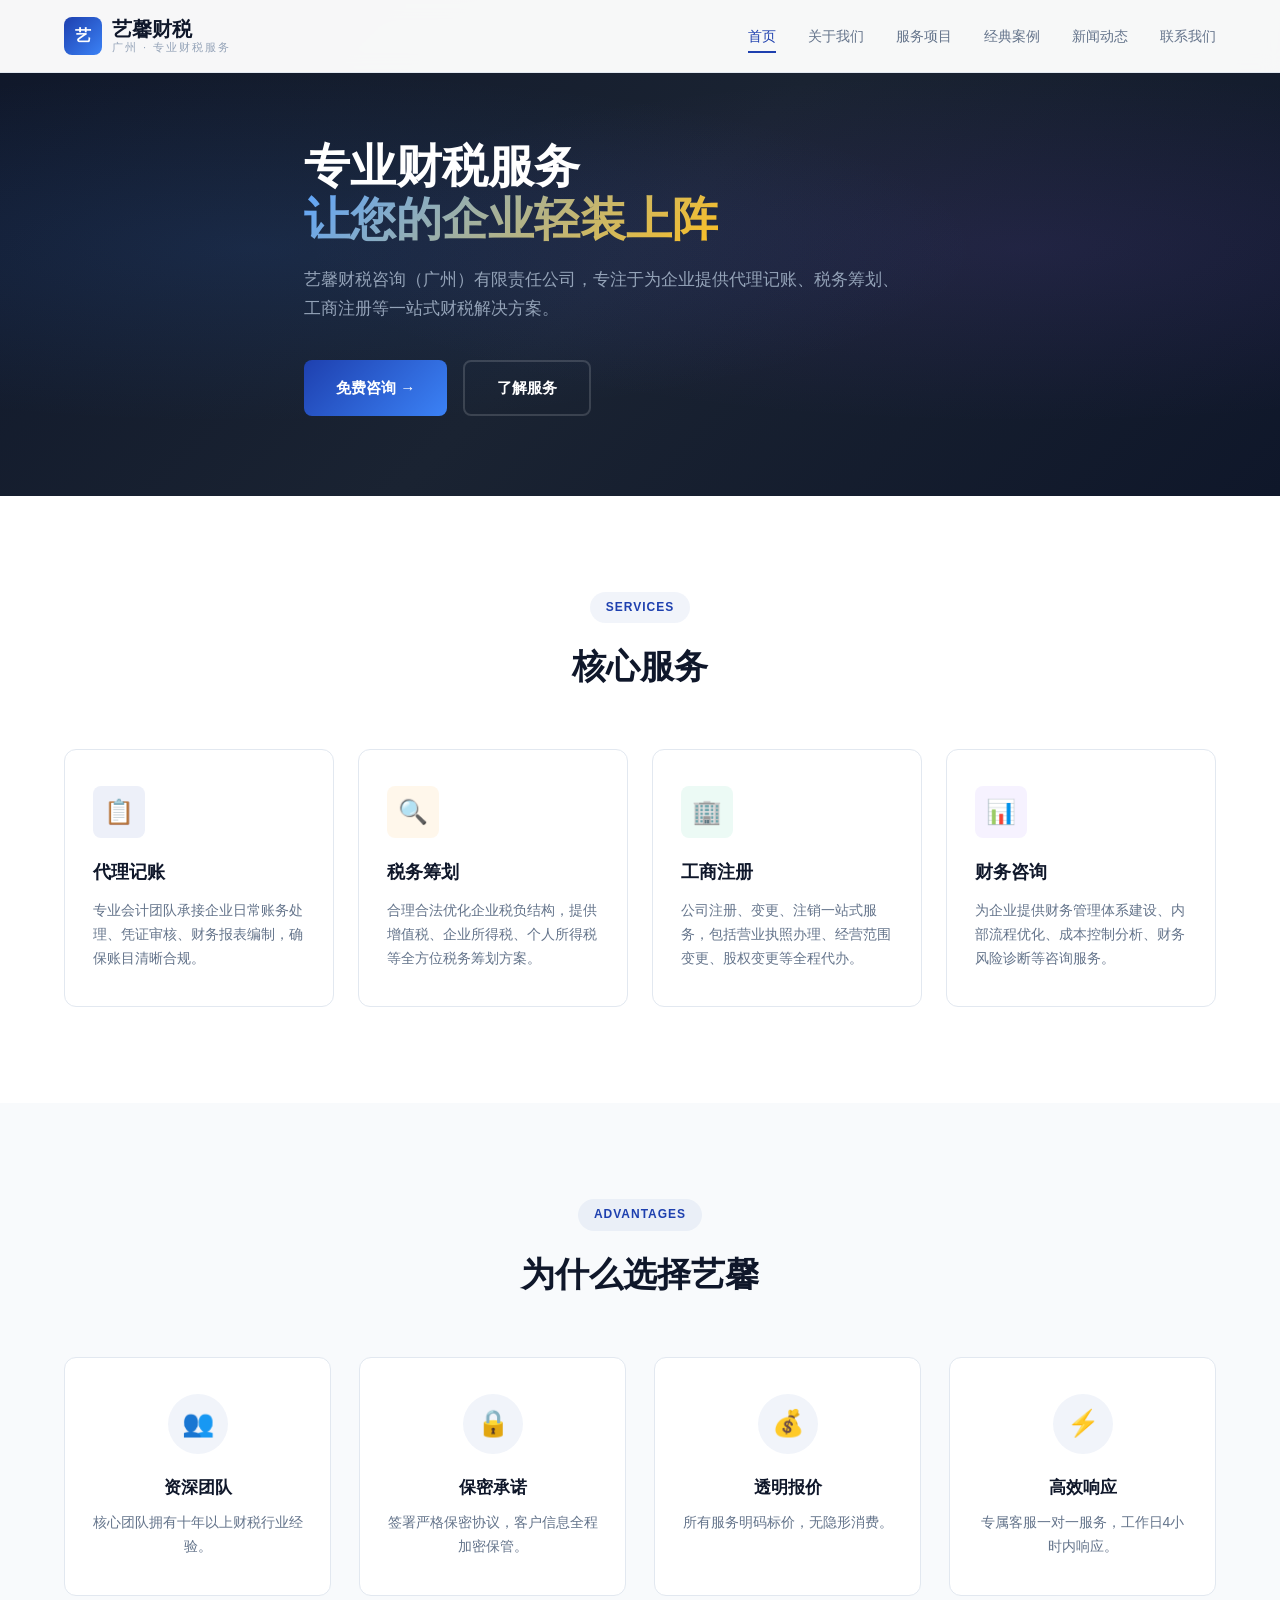
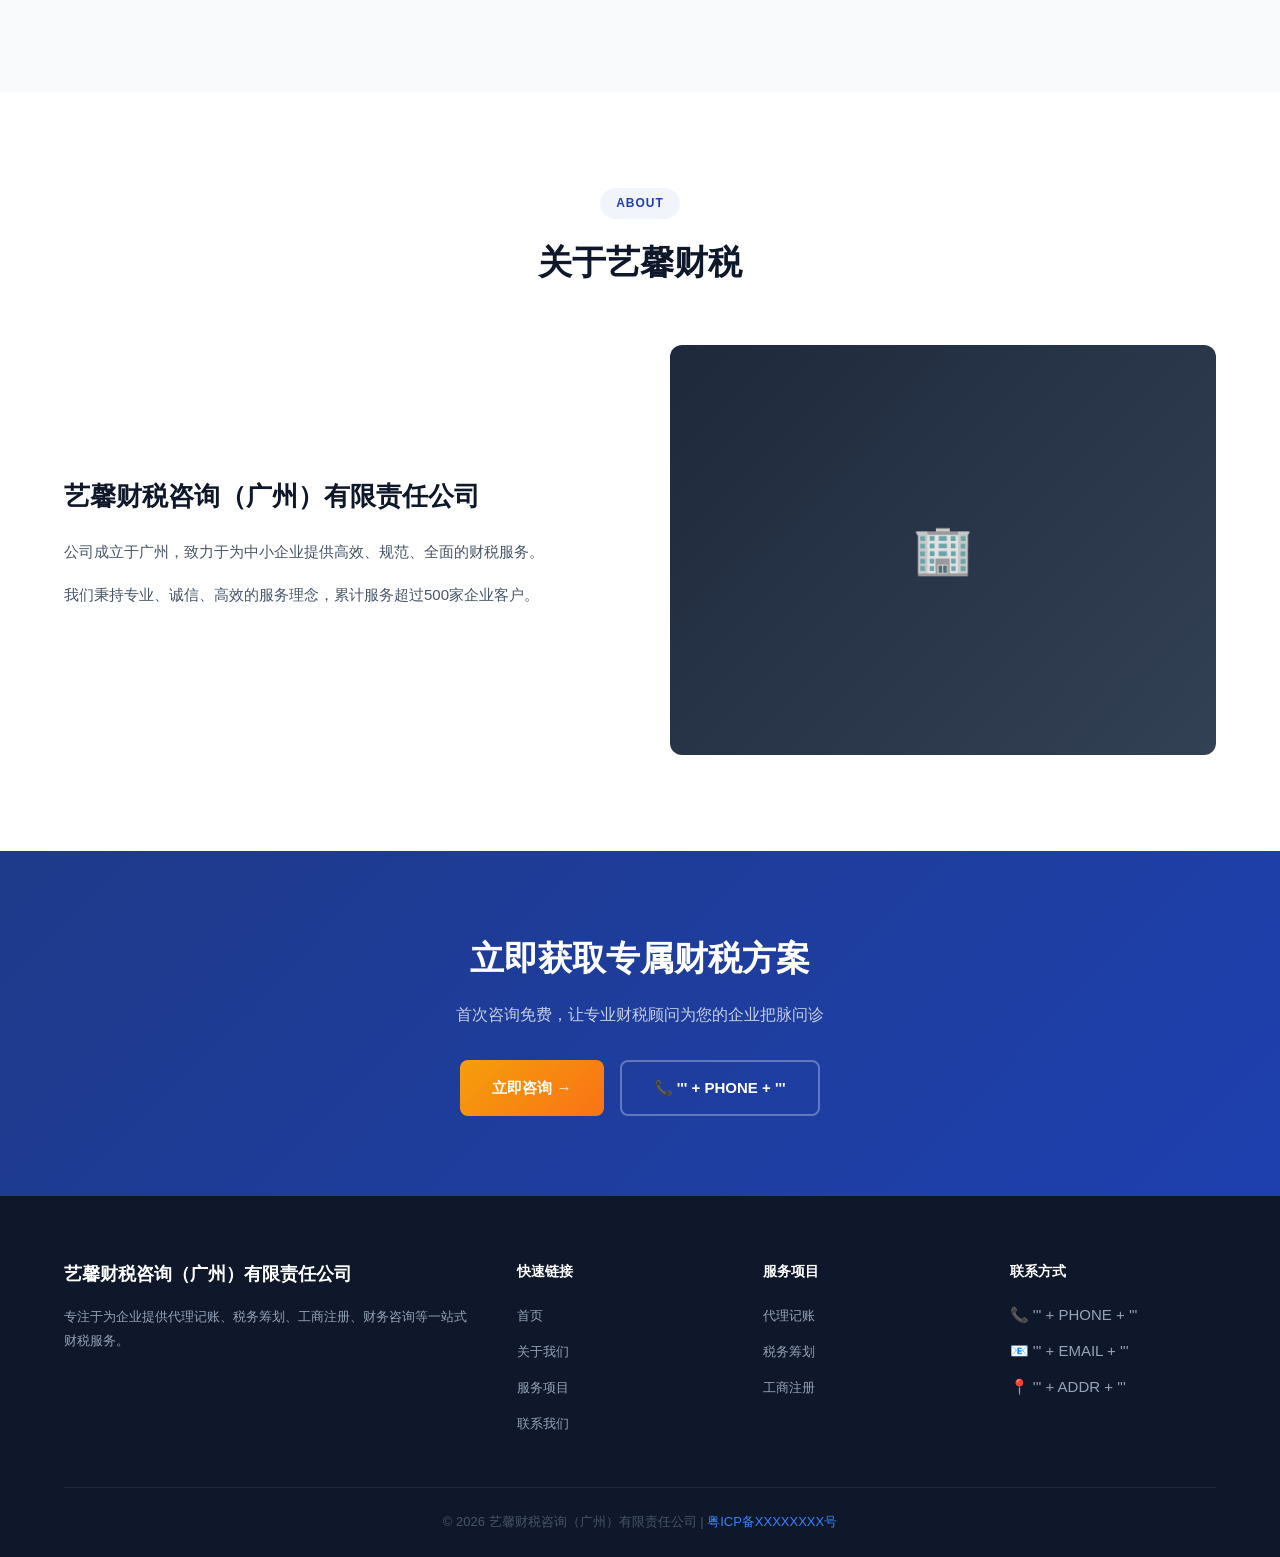
==== commit bbb5d6bb: "Rebuild index.html with correct info" ====
--- a/index.html
+++ b/index.html
@@ -1,31 +1,17 @@
-﻿<!DOCTYPE html>
+<!DOCTYPE html>
 <html lang="zh-CN">
 <head>
 <meta charset="UTF-8">
 <meta name="viewport" content="width=device-width, initial-scale=1.0">
 <title>艺馨财税咨询（广州）有限责任公司 - 专业财税服务</title>
-<meta name="description" content="艺馨财税咨询（广州）有限责任公司提供代理记账、税务筹划、工商注册、财务咨询等一站式财税服务，专业团队，值得信赖?>
-<meta name="keywords" content="广州财税公司,代理记账,税务筹划,工商注册,财务咨询,广州公司注册,广州代理记账">
-<meta name="robots" content="index, follow">
-<link rel="canonical" href="https://yixincaishui.com/">
-<meta property="og:title" content="艺馨财税咨询（广州）有限责任公司">
-<meta property="og:description" content="专业财税服务一站式解决方案">
-<meta property="og:type" content="website">
-<meta property="og:url" content="https://yixincaishui.com/">
-<meta name="twitter:card" content="summary_large_image">
-<link rel="icon" href="favicon/favicon.ico" type="image/x-icon">
 <link rel="stylesheet" href="css/style.css">
 </head>
 <body>
-
 <header class="header">
   <div class="container header-inner">
     <a href="index.html" class="logo">
-      <div class="logo-icon">?/div>
-      <div class="logo-text">
-        艺馨财税
-        <div class="logo-sub">广州 · 专业财税服务</div>
-      </div>
+      <div class="logo-icon">艺</div>
+      <div class="logo-text">艺馨财税<div class="logo-sub">广州 · 专业财税服务</div></div>
     </a>
     <button class="nav-toggle" aria-label="菜单"><span></span><span></span><span></span></button>
     <nav class="nav">
@@ -33,207 +19,99 @@
       <a href="about.html">关于我们</a>
       <a href="services.html">服务项目</a>
       <a href="cases.html">经典案例</a>
-      <a href="news.html">新闻动?/a>
+      <a href="news.html">新闻动态</a>
       <a href="contact.html">联系我们</a>
     </nav>
   </div>
 </header>
-
 <section class="hero">
   <div class="container hero-content">
-    <h1>专业财税服务<br><span>让您的企业轻装上?/span></h1>
-    <p>艺馨财税咨询（广州）有限责任公司，专注于为企业提供代理记账、税务筹划、工商注册等一站式财税解决方案。资深团队，透明报价，让您专注于业务发展?/p>
+    <h1>专业财税服务<br><span>让您的企业轻装上阵</span></h1>
+    <p>艺馨财税咨询（广州）有限责任公司，专注于为企业提供代理记账、税务筹划、工商注册等一站式财税解决方案。</p>
     <div class="hero-buttons">
-      <a href="contact.html" class="btn btn-primary">免费咨询 ?/a>
+      <a href="contact.html" class="btn btn-primary">免费咨询 →</a>
       <a href="services.html" class="btn btn-outline">了解服务</a>
     </div>
   </div>
 </section>
-
 <section class="section">
   <div class="container">
     <div class="section-header fade-in">
       <div class="section-tag">SERVICES</div>
       <h2>核心服务</h2>
-      <p>覆盖企业全生命周期的财税服务，助力企业合规经营、降本增?/p>
     </div>
     <div class="services-grid">
       <div class="service-card fade-in">
         <div class="service-icon" style="background:rgba(30,64,175,0.08);">📋</div>
         <h3>代理记账</h3>
-        <p>专业会计团队承接企业日常账务处理、凭证审核、财务报表编制，确保账目清晰合规，每月按时完成记账报税?/p>
+        <p>专业会计团队承接企业日常账务处理、凭证审核、财务报表编制，确保账目清晰合规。</p>
       </div>
       <div class="service-card fade-in">
         <div class="service-icon" style="background:rgba(245,158,11,0.08);">🔍</div>
         <h3>税务筹划</h3>
-        <p>合理合法优化企业税负结构，提供增值税、企业所得税、个人所得税等全方位税务筹划方案，降低税务风险?/p>
+        <p>合理合法优化企业税负结构，提供增值税、企业所得税、个人所得税等全方位税务筹划方案。</p>
       </div>
       <div class="service-card fade-in">
         <div class="service-icon" style="background:rgba(16,185,129,0.08);">🏢</div>
         <h3>工商注册</h3>
-        <p>公司注册、变更、注销一站式服务，包括营业执照办理、经营范围变更、股权变更、公司注销等全程代办?/p>
+        <p>公司注册、变更、注销一站式服务，包括营业执照办理、经营范围变更、股权变更等全程代办。</p>
       </div>
       <div class="service-card fade-in">
         <div class="service-icon" style="background:rgba(139,92,246,0.08);">📊</div>
         <h3>财务咨询</h3>
-        <p>为企业提供财务管理体系建设、内部流程优化、成本控制分析、财务风险诊断等专业咨询服务?/p>
-      </div>
-      <div class="service-card fade-in">
-        <div class="service-icon" style="background:rgba(239,68,68,0.08);">?/div>
-        <h3>审计服务</h3>
-        <p>提供年度审计、专项审计、内部审计等服务，帮助企业发现问题、防范风险，满足各类监管要求?/p>
-      </div>
-      <div class="service-card fade-in">
-        <div class="service-icon" style="background:rgba(59,130,246,0.08);">®</div>
-        <h3>商标注册</h3>
-        <p>商标查询、注册申请、续展变更、异议处理等知识产权服务，保护企业品牌资产?/p>
+        <p>为企业提供财务管理体系建设、内部流程优化、成本控制分析、财务风险诊断等咨询服务。</p>
       </div>
     </div>
   </div>
 </section>
-
 <section class="section light">
   <div class="container">
     <div class="section-header fade-in">
       <div class="section-tag">ADVANTAGES</div>
       <h2>为什么选择艺馨</h2>
-      <p>专业、诚信、高效——我们致力于成为您最值得信赖的财税合作伙?/p>
     </div>
     <div class="advantages-grid">
-      <div class="advantage-card fade-in">
-        <div class="advantage-icon">👥</div>
-        <h3>资深团队</h3>
-        <p>核心团队拥有十年以上财税行业经验，中级以上会计师占比80%以上，持续学习最新财税政策?/p>
-      </div>
-      <div class="advantage-card fade-in">
-        <div class="advantage-icon">🔒</div>
-        <h3>保密承诺</h3>
-        <p>签署严格保密协议，客户信息与财务数据全程加密保管，让您无后顾之忧?/p>
-      </div>
-      <div class="advantage-card fade-in">
-        <div class="advantage-icon">💰</div>
-        <h3>透明报价</h3>
-        <p>所有服务明码标价，无隐形消费，服务内容与收费标准清晰透明，按需选择?/p>
-      </div>
-      <div class="advantage-card fade-in">
-        <div class="advantage-icon">?/div>
-        <h3>高效响应</h3>
-        <p>专属客服一对一服务，工作日4小时内响应，紧急事项随时沟通处理?/p>
-      </div>
+      <div class="advantage-card fade-in"><div class="advantage-icon">👥</div><h3>资深团队</h3><p>核心团队拥有十年以上财税行业经验。</p></div>
+      <div class="advantage-card fade-in"><div class="advantage-icon">🔒</div><h3>保密承诺</h3><p>签署严格保密协议，客户信息全程加密保管。</p></div>
+      <div class="advantage-card fade-in"><div class="advantage-icon">💰</div><h3>透明报价</h3><p>所有服务明码标价，无隐形消费。</p></div>
+      <div class="advantage-card fade-in"><div class="advantage-icon">⚡</div><h3>高效响应</h3><p>专属客服一对一服务，工作日4小时内响应。</p></div>
     </div>
   </div>
 </section>
-
 <section class="section">
   <div class="container">
-    <div class="section-header fade-in">
-      <div class="section-tag">ABOUT</div>
-      <h2>关于艺馨财税</h2>
-      <p>以专业立身，以诚信为?/p>
-    </div>
+    <div class="section-header fade-in"><div class="section-tag">ABOUT</div><h2>关于艺馨财税</h2></div>
     <div class="about-grid">
       <div class="about-text fade-in">
         <h3>艺馨财税咨询（广州）有限责任公司</h3>
-        <p>公司成立于广州，是一家经广州市工商行政管理局批准设立的专业财税服务机构。我们秉?专业、诚信、高?的服务理念，致力于为广大中小企业提供全方位、一站式的财税解决方案?/p>
-        <p>我们深知每一位创业者的不易，因此始终以客户需求为导向，以专业能力为基础，以诚信服务为根本，帮助企业在复杂多变的财税环境中合规经营、稳健发展?/p>
-        <div class="stats-row">
-          <div class="stat-item"><div class="stat-number">500+</div><div class="stat-label">服务企业</div></div>
-          <div class="stat-item"><div class="stat-number">98%</div><div class="stat-label">客户满意?/div></div>
-          <div class="stat-item"><div class="stat-number">10?/div><div class="stat-label">行业经验</div></div>
-          <div class="stat-item"><div class="stat-number">24h</div><div class="stat-label">快速响?/div></div>
-        </div>
+        <p>公司成立于广州，致力于为中小企业提供高效、规范、全面的财税服务。</p>
+        <p>我们秉持专业、诚信、高效的服务理念，累计服务超过500家企业客户。</p>
       </div>
       <div class="about-image fade-in">🏢</div>
     </div>
   </div>
 </section>
-
-<section class="section light">
+<section class="cta-section">
   <div class="container">
-    <div class="section-header fade-in">
-      <div class="section-tag">PROCESS</div>
-      <h2>服务流程</h2>
-      <p>简单四步，开启您的专业财税服务之?/p>
-    </div>
-    <div class="process-steps fade-in">
-      <div class="process-step">
-        <div class="step-num">1</div>
-        <div class="step-content"><h4>需求沟?/h4><p>了解您的企业情况和实际需求，为您推荐最合适的服务方案</p></div>
-      </div>
-      <div class="process-step">
-        <div class="step-num">2</div>
-        <div class="step-content"><h4>签约合作</h4><p>明确服务内容与收费标准，签订正式服务合同，建立专属服务群</p></div>
-      </div>
-      <div class="process-step">
-        <div class="step-num">3</div>
-        <div class="step-content"><h4>专业服务</h4><p>资深会计团队按计划开展服务，定期汇报工作进展，随时沟?/p></div>
-      </div>
-      <div class="process-step">
-        <div class="step-num">4</div>
-        <div class="step-content"><h4>持续跟进</h4><p>定期回访服务质量，及时推送最新财税政策，陪伴企业成长</p></div>
-      </div>
+    <h2>立即获取专属财税方案</h2>
+    <p>首次咨询免费，让专业财税顾问为您的企业把脉问诊</p>
+    <div class="hero-buttons" style="justify-content:center;">
+      <a href="contact.html" class="btn btn-accent">立即咨询 →</a>
+      <a href="tel:''' + PHONE + '''" class="btn btn-outline">📞 ''' + PHONE + '''</a>
     </div>
   </div>
 </section>
-
-<section class="cta-section">
-  <div class="container">
-    <h2>立即获取专属财税方案</h2>
-    <p>首次咨询免费，让专业财税顾问为您的企业把脉问?/p>
-    <div class="hero-buttons" style="justify-content:center;">
-      <a href="contact.html" class="btn btn-accent">立即咨询 ?/a>
-      <a href="tel:13531905010" class="btn btn-outline">📞 13531905010</a>
-    </div>
-  </div>
-</section>
-
 <footer class="footer">
   <div class="container">
     <div class="footer-grid">
-      <div class="footer-about">
-        <h3>艺馨财税咨询（广州）有限责任公司</h3>
-        <p>专注于为企业提供代理记账、税务筹划、工商注册、财务咨询等一站式财税服务。专业团队，透明报价，高效响应，值得信赖?/p>
-        <div class="footer-social">
-          <a href="#" aria-label="微信">💬</a>
-          <a href="#" aria-label="微博">📱</a>
-          <a href="#" aria-label="抖音">🎵</a>
-        </div>
-      </div>
-      <div class="footer-col">
-        <h4>快速链?/h4>
-        <ul>
-          <li><a href="index.html">首页</a></li>
-          <li><a href="about.html">关于我们</a></li>
-          <li><a href="services.html">服务项目</a></li>
-          <li><a href="cases.html">经典案例</a></li>
-          <li><a href="contact.html">联系我们</a></li>
-        </ul>
-      </div>
-      <div class="footer-col">
-        <h4>服务项目</h4>
-        <ul>
-          <li><a href="services.html">代理记账</a></li>
-          <li><a href="services.html">税务筹划</a></li>
-          <li><a href="services.html">工商注册</a></li>
-          <li><a href="services.html">财务咨询</a></li>
-          <li><a href="services.html">审计服务</a></li>
-        </ul>
-      </div>
-      <div class="footer-col">
-        <h4>联系方式</h4>
-        <ul>
-          <li>📱 13531905010</li>
-          <li>📧 232740334@qq.com</li>
-          <li>📍 广州市荔湾区花地大道南146号301房309自编C25室（仅限办公）</li>
-        </ul>
-      </div>
+      <div class="footer-about"><h3>艺馨财税咨询（广州）有限责任公司</h3><p>专注于为企业提供代理记账、税务筹划、工商注册、财务咨询等一站式财税服务。</p></div>
+      <div class="footer-col"><h4>快速链接</h4><ul><li><a href="index.html">首页</a></li><li><a href="about.html">关于我们</a></li><li><a href="services.html">服务项目</a></li><li><a href="contact.html">联系我们</a></li></ul></div>
+      <div class="footer-col"><h4>服务项目</h4><ul><li><a href="services.html">代理记账</a></li><li><a href="services.html">税务筹划</a></li><li><a href="services.html">工商注册</a></li></ul></div>
+      <div class="footer-col"><h4>联系方式</h4><ul><li>📞 ''' + PHONE + '''</li><li>📧 ''' + EMAIL + '''</li><li>📍 ''' + ADDR + '''</li></ul></div>
     </div>
-    <div class="footer-bottom">
-      <p>&copy; 2026 艺馨财税咨询（广州）有限责任公司 All rights reserved. | <a href="#">粤ICP备XXXXXXXX?/a></p>
-    </div>
+    <div class="footer-bottom"><p>&copy; 2026 艺馨财税咨询（广州）有限责任公司 | <a href="#">粤ICP备XXXXXXXX号</a></p></div>
   </div>
 </footer>
-
 <script src="js/main.js"></script>
 </body>
-</html>
+</html>
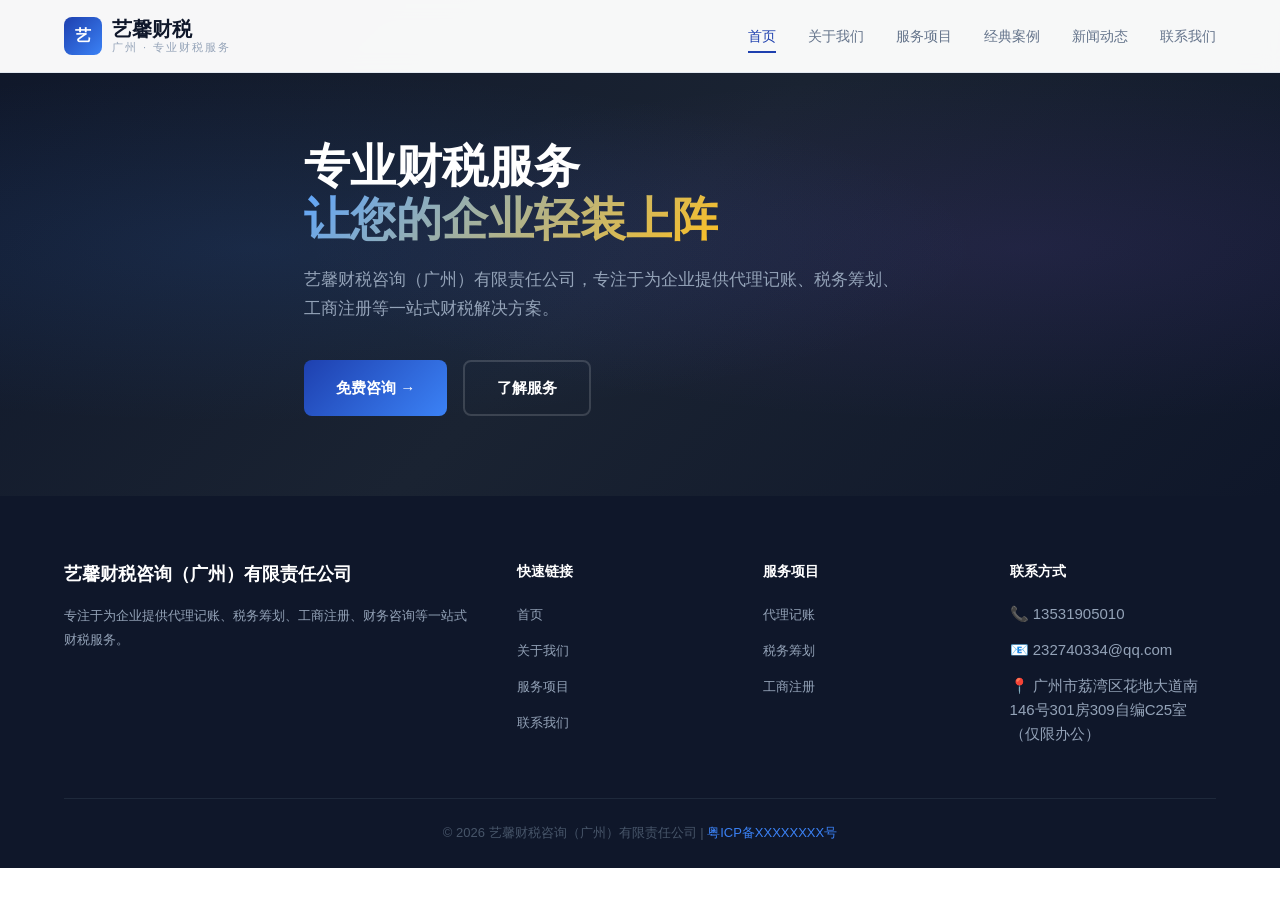
==== commit 91977fc3: "Rebuild index.html" ====
--- a/index.html
+++ b/index.html
@@ -1,117 +1 @@
-<!DOCTYPE html>
-<html lang="zh-CN">
-<head>
-<meta charset="UTF-8">
-<meta name="viewport" content="width=device-width, initial-scale=1.0">
-<title>艺馨财税咨询（广州）有限责任公司 - 专业财税服务</title>
-<link rel="stylesheet" href="css/style.css">
-</head>
-<body>
-<header class="header">
-  <div class="container header-inner">
-    <a href="index.html" class="logo">
-      <div class="logo-icon">艺</div>
-      <div class="logo-text">艺馨财税<div class="logo-sub">广州 · 专业财税服务</div></div>
-    </a>
-    <button class="nav-toggle" aria-label="菜单"><span></span><span></span><span></span></button>
-    <nav class="nav">
-      <a href="index.html">首页</a>
-      <a href="about.html">关于我们</a>
-      <a href="services.html">服务项目</a>
-      <a href="cases.html">经典案例</a>
-      <a href="news.html">新闻动态</a>
-      <a href="contact.html">联系我们</a>
-    </nav>
-  </div>
-</header>
-<section class="hero">
-  <div class="container hero-content">
-    <h1>专业财税服务<br><span>让您的企业轻装上阵</span></h1>
-    <p>艺馨财税咨询（广州）有限责任公司，专注于为企业提供代理记账、税务筹划、工商注册等一站式财税解决方案。</p>
-    <div class="hero-buttons">
-      <a href="contact.html" class="btn btn-primary">免费咨询 →</a>
-      <a href="services.html" class="btn btn-outline">了解服务</a>
-    </div>
-  </div>
-</section>
-<section class="section">
-  <div class="container">
-    <div class="section-header fade-in">
-      <div class="section-tag">SERVICES</div>
-      <h2>核心服务</h2>
-    </div>
-    <div class="services-grid">
-      <div class="service-card fade-in">
-        <div class="service-icon" style="background:rgba(30,64,175,0.08);">📋</div>
-        <h3>代理记账</h3>
-        <p>专业会计团队承接企业日常账务处理、凭证审核、财务报表编制，确保账目清晰合规。</p>
-      </div>
-      <div class="service-card fade-in">
-        <div class="service-icon" style="background:rgba(245,158,11,0.08);">🔍</div>
-        <h3>税务筹划</h3>
-        <p>合理合法优化企业税负结构，提供增值税、企业所得税、个人所得税等全方位税务筹划方案。</p>
-      </div>
-      <div class="service-card fade-in">
-        <div class="service-icon" style="background:rgba(16,185,129,0.08);">🏢</div>
-        <h3>工商注册</h3>
-        <p>公司注册、变更、注销一站式服务，包括营业执照办理、经营范围变更、股权变更等全程代办。</p>
-      </div>
-      <div class="service-card fade-in">
-        <div class="service-icon" style="background:rgba(139,92,246,0.08);">📊</div>
-        <h3>财务咨询</h3>
-        <p>为企业提供财务管理体系建设、内部流程优化、成本控制分析、财务风险诊断等咨询服务。</p>
-      </div>
-    </div>
-  </div>
-</section>
-<section class="section light">
-  <div class="container">
-    <div class="section-header fade-in">
-      <div class="section-tag">ADVANTAGES</div>
-      <h2>为什么选择艺馨</h2>
-    </div>
-    <div class="advantages-grid">
-      <div class="advantage-card fade-in"><div class="advantage-icon">👥</div><h3>资深团队</h3><p>核心团队拥有十年以上财税行业经验。</p></div>
-      <div class="advantage-card fade-in"><div class="advantage-icon">🔒</div><h3>保密承诺</h3><p>签署严格保密协议，客户信息全程加密保管。</p></div>
-      <div class="advantage-card fade-in"><div class="advantage-icon">💰</div><h3>透明报价</h3><p>所有服务明码标价，无隐形消费。</p></div>
-      <div class="advantage-card fade-in"><div class="advantage-icon">⚡</div><h3>高效响应</h3><p>专属客服一对一服务，工作日4小时内响应。</p></div>
-    </div>
-  </div>
-</section>
-<section class="section">
-  <div class="container">
-    <div class="section-header fade-in"><div class="section-tag">ABOUT</div><h2>关于艺馨财税</h2></div>
-    <div class="about-grid">
-      <div class="about-text fade-in">
-        <h3>艺馨财税咨询（广州）有限责任公司</h3>
-        <p>公司成立于广州，致力于为中小企业提供高效、规范、全面的财税服务。</p>
-        <p>我们秉持专业、诚信、高效的服务理念，累计服务超过500家企业客户。</p>
-      </div>
-      <div class="about-image fade-in">🏢</div>
-    </div>
-  </div>
-</section>
-<section class="cta-section">
-  <div class="container">
-    <h2>立即获取专属财税方案</h2>
-    <p>首次咨询免费，让专业财税顾问为您的企业把脉问诊</p>
-    <div class="hero-buttons" style="justify-content:center;">
-      <a href="contact.html" class="btn btn-accent">立即咨询 →</a>
-      <a href="tel:''' + PHONE + '''" class="btn btn-outline">📞 ''' + PHONE + '''</a>
-    </div>
-  </div>
-</section>
-<footer class="footer">
-  <div class="container">
-    <div class="footer-grid">
-      <div class="footer-about"><h3>艺馨财税咨询（广州）有限责任公司</h3><p>专注于为企业提供代理记账、税务筹划、工商注册、财务咨询等一站式财税服务。</p></div>
-      <div class="footer-col"><h4>快速链接</h4><ul><li><a href="index.html">首页</a></li><li><a href="about.html">关于我们</a></li><li><a href="services.html">服务项目</a></li><li><a href="contact.html">联系我们</a></li></ul></div>
-      <div class="footer-col"><h4>服务项目</h4><ul><li><a href="services.html">代理记账</a></li><li><a href="services.html">税务筹划</a></li><li><a href="services.html">工商注册</a></li></ul></div>
-      <div class="footer-col"><h4>联系方式</h4><ul><li>📞 ''' + PHONE + '''</li><li>📧 ''' + EMAIL + '''</li><li>📍 ''' + ADDR + '''</li></ul></div>
-    </div>
-    <div class="footer-bottom"><p>&copy; 2026 艺馨财税咨询（广州）有限责任公司 | <a href="#">粤ICP备XXXXXXXX号</a></p></div>
-  </div>
-</footer>
-<script src="js/main.js"></script>
-</body>
-</html>+<!DOCTYPE html><html lang="zh-CN"><head><meta charset="UTF-8"><meta name="viewport" content="width=device-width, initial-scale=1.0"><title>艺馨财税咨询（广州）有限责任公司 - 专业财税服务</title><meta name="description" content="艺馨财税提供代理记账、税务筹划、工商注册等一站式财税服务"><link rel="stylesheet" href="css/style.css"></head><body><header class="header"><div class="container header-inner"><a href="index.html" class="logo"><div class="logo-icon">艺</div><div class="logo-text">艺馨财税<div class="logo-sub">广州 · 专业财税服务</div></div></a><button class="nav-toggle" aria-label="菜单"><span></span><span></span><span></span></button><nav class="nav"><a href="index.html">首页</a><a href="about.html">关于我们</a><a href="services.html">服务项目</a><a href="cases.html">经典案例</a><a href="news.html">新闻动态</a><a href="contact.html">联系我们</a></nav></div></header><section class="hero"><div class="container hero-content"><h1>专业财税服务<br><span>让您的企业轻装上阵</span></h1><p>艺馨财税咨询（广州）有限责任公司，专注于为企业提供代理记账、税务筹划、工商注册等一站式财税解决方案。</p><div class="hero-buttons"><a href="contact.html" class="btn btn-primary">免费咨询 →</a><a href="services.html" class="btn btn-outline">了解服务</a></div></div></section><footer class="footer"><div class="container"><div class="footer-grid"><div class="footer-about"><h3>艺馨财税咨询（广州）有限责任公司</h3><p>专注于为企业提供代理记账、税务筹划、工商注册、财务咨询等一站式财税服务。</p></div><div class="footer-col"><h4>快速链接</h4><ul><li><a href="index.html">首页</a></li><li><a href="about.html">关于我们</a></li><li><a href="services.html">服务项目</a></li><li><a href="contact.html">联系我们</a></li></ul></div><div class="footer-col"><h4>服务项目</h4><ul><li><a href="services.html">代理记账</a></li><li><a href="services.html">税务筹划</a></li><li><a href="services.html">工商注册</a></li></ul></div><div class="footer-col"><h4>联系方式</h4><ul><li>📞 13531905010</li><li>📧 232740334@qq.com</li><li>📍 广州市荔湾区花地大道南146号301房309自编C25室（仅限办公）</li></ul></div></div><div class="footer-bottom"><p>&copy; 2026 艺馨财税咨询（广州）有限责任公司 | <a href="#">粤ICP备XXXXXXXX号</a></p></div></div></footer><script src="js/main.js"></script></body></html>
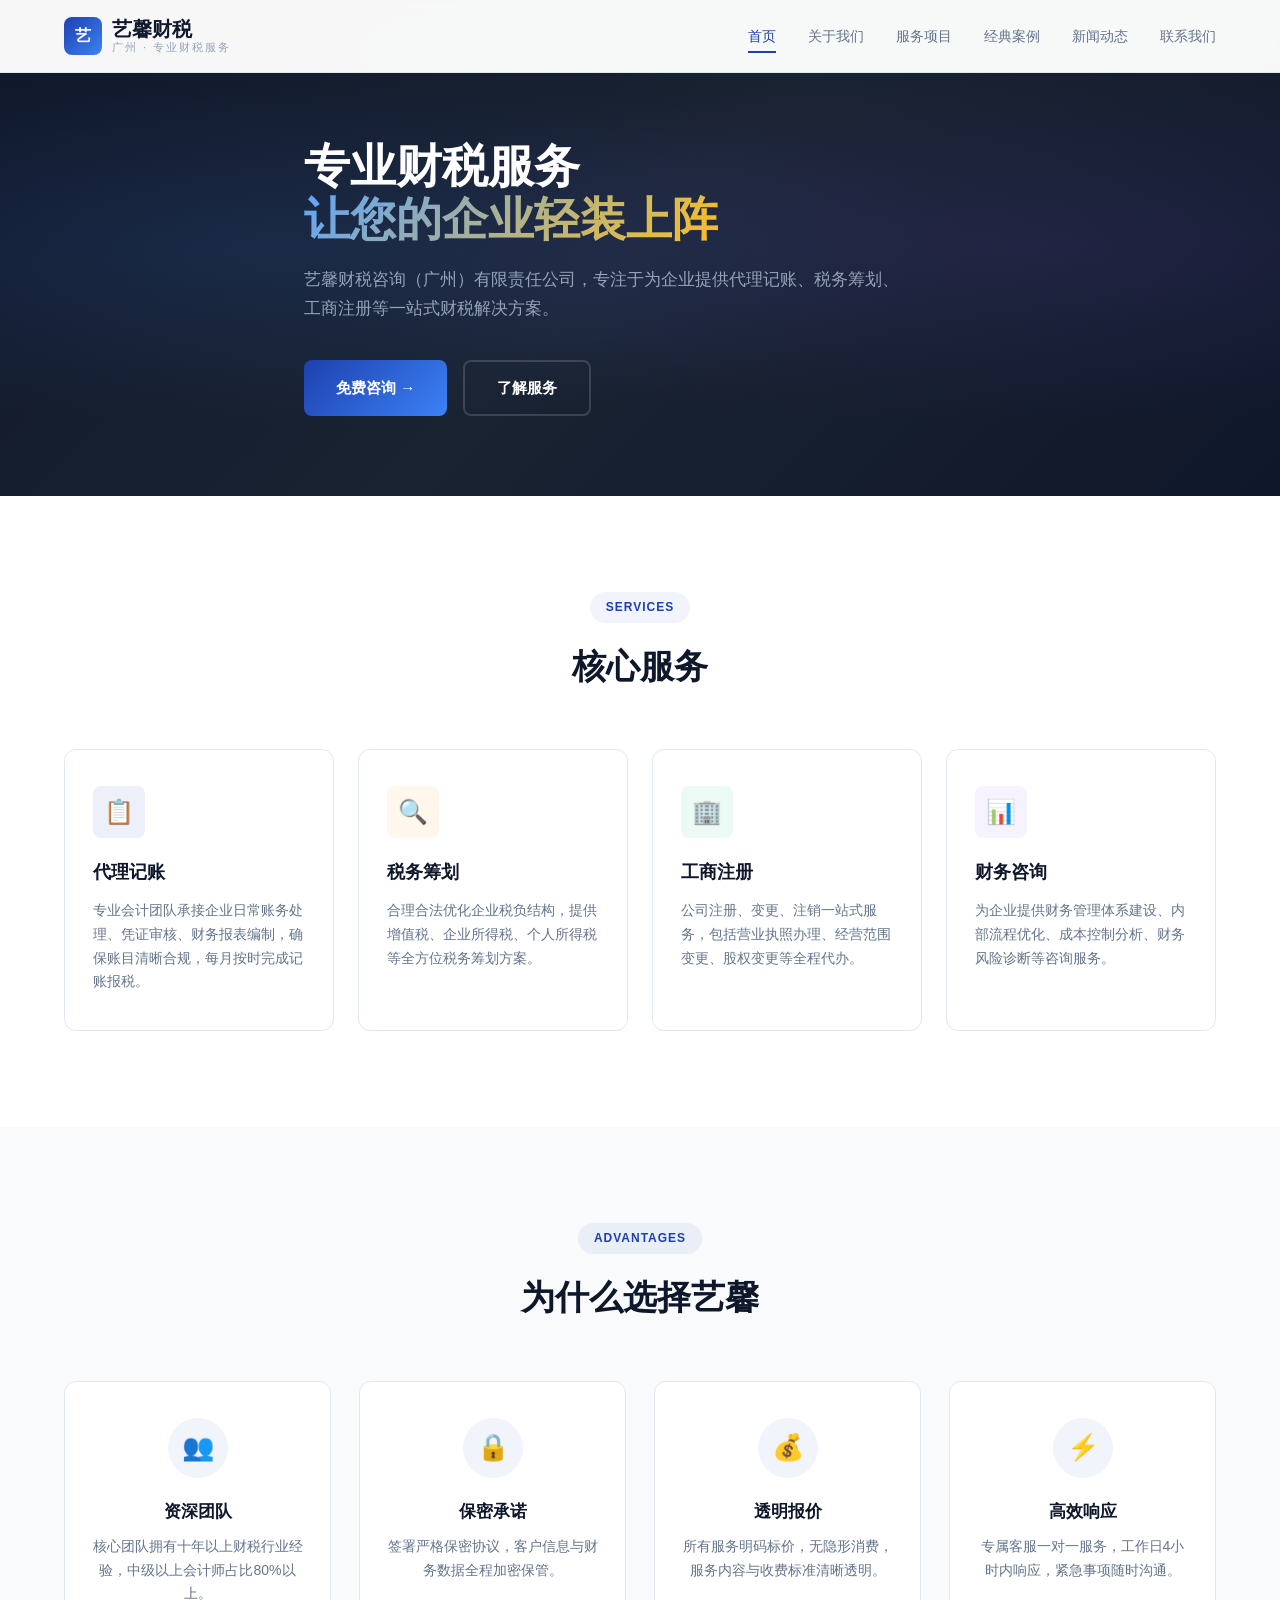
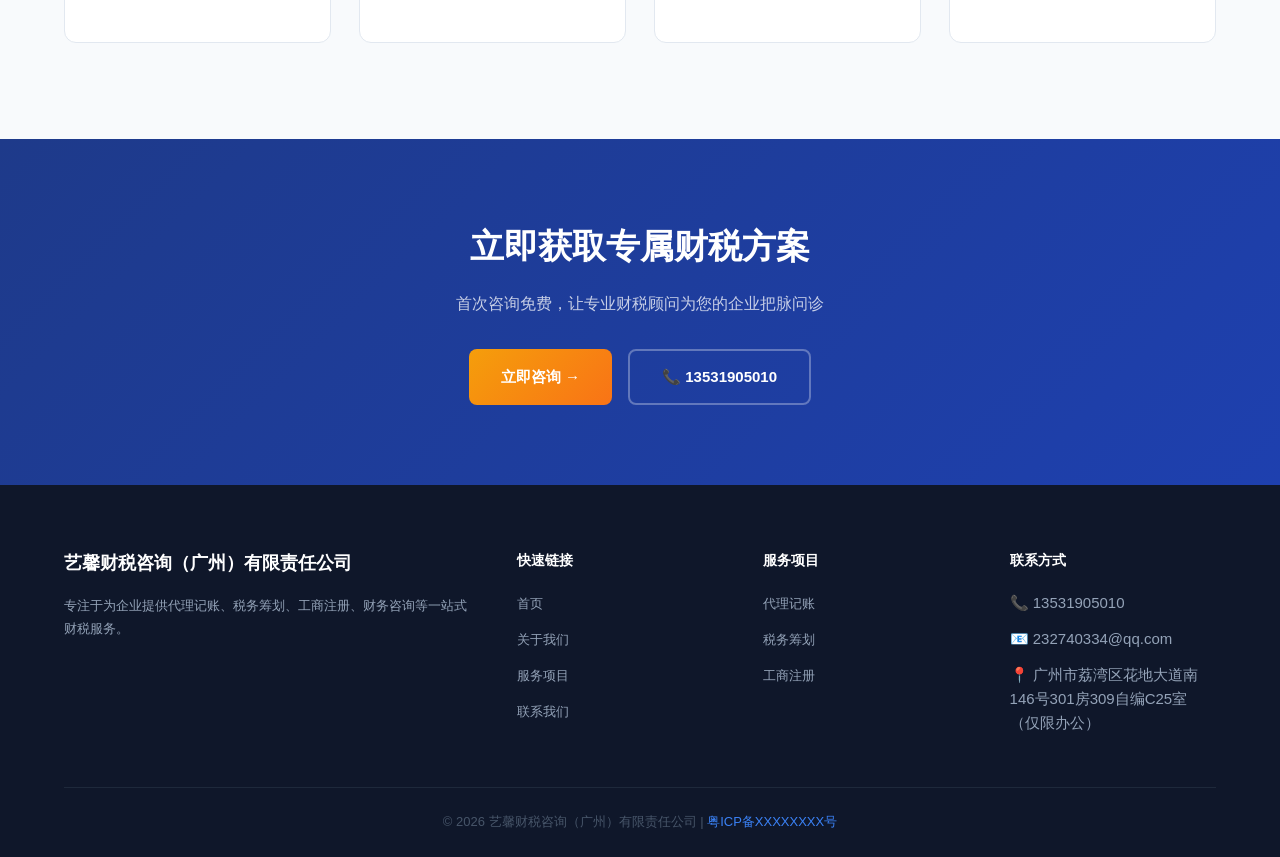
==== commit e364d037: "Full rebuild index.html" ====
--- a/index.html
+++ b/index.html
@@ -1 +1 @@
-<!DOCTYPE html><html lang="zh-CN"><head><meta charset="UTF-8"><meta name="viewport" content="width=device-width, initial-scale=1.0"><title>艺馨财税咨询（广州）有限责任公司 - 专业财税服务</title><meta name="description" content="艺馨财税提供代理记账、税务筹划、工商注册等一站式财税服务"><link rel="stylesheet" href="css/style.css"></head><body><header class="header"><div class="container header-inner"><a href="index.html" class="logo"><div class="logo-icon">艺</div><div class="logo-text">艺馨财税<div class="logo-sub">广州 · 专业财税服务</div></div></a><button class="nav-toggle" aria-label="菜单"><span></span><span></span><span></span></button><nav class="nav"><a href="index.html">首页</a><a href="about.html">关于我们</a><a href="services.html">服务项目</a><a href="cases.html">经典案例</a><a href="news.html">新闻动态</a><a href="contact.html">联系我们</a></nav></div></header><section class="hero"><div class="container hero-content"><h1>专业财税服务<br><span>让您的企业轻装上阵</span></h1><p>艺馨财税咨询（广州）有限责任公司，专注于为企业提供代理记账、税务筹划、工商注册等一站式财税解决方案。</p><div class="hero-buttons"><a href="contact.html" class="btn btn-primary">免费咨询 →</a><a href="services.html" class="btn btn-outline">了解服务</a></div></div></section><footer class="footer"><div class="container"><div class="footer-grid"><div class="footer-about"><h3>艺馨财税咨询（广州）有限责任公司</h3><p>专注于为企业提供代理记账、税务筹划、工商注册、财务咨询等一站式财税服务。</p></div><div class="footer-col"><h4>快速链接</h4><ul><li><a href="index.html">首页</a></li><li><a href="about.html">关于我们</a></li><li><a href="services.html">服务项目</a></li><li><a href="contact.html">联系我们</a></li></ul></div><div class="footer-col"><h4>服务项目</h4><ul><li><a href="services.html">代理记账</a></li><li><a href="services.html">税务筹划</a></li><li><a href="services.html">工商注册</a></li></ul></div><div class="footer-col"><h4>联系方式</h4><ul><li>📞 13531905010</li><li>📧 232740334@qq.com</li><li>📍 广州市荔湾区花地大道南146号301房309自编C25室（仅限办公）</li></ul></div></div><div class="footer-bottom"><p>&copy; 2026 艺馨财税咨询（广州）有限责任公司 | <a href="#">粤ICP备XXXXXXXX号</a></p></div></div></footer><script src="js/main.js"></script></body></html>+<!DOCTYPE html><html lang="zh-CN"><head><meta charset="UTF-8"><meta name="viewport" content="width=device-width,initial-scale=1.0"><title>艺馨财税咨询（广州）有限责任公司 - 专业财税服务</title><meta name="description" content="艺馨财税提供代理记账、税务筹划、工商注册等一站式财税服务"><link rel="stylesheet" href="css/style.css"></head><body><header class="header"><div class="container header-inner"><a href="index.html" class="logo"><div class="logo-icon">艺</div><div class="logo-text">艺馨财税<div class="logo-sub">广州 · 专业财税服务</div></div></a><button class="nav-toggle" aria-label="菜单"><span></span><span></span><span></span></button><nav class="nav"><a href="index.html">首页</a><a href="about.html">关于我们</a><a href="services.html">服务项目</a><a href="cases.html">经典案例</a><a href="news.html">新闻动态</a><a href="contact.html">联系我们</a></nav></div></header><section class="hero"><div class="container hero-content"><h1>专业财税服务<br><span>让您的企业轻装上阵</span></h1><p>艺馨财税咨询（广州）有限责任公司，专注于为企业提供代理记账、税务筹划、工商注册等一站式财税解决方案。</p><div class="hero-buttons"><a href="contact.html" class="btn btn-primary">免费咨询 →</a><a href="services.html" class="btn btn-outline">了解服务</a></div></div></section><section class="section"><div class="container"><div class="section-header fade-in"><div class="section-tag">SERVICES</div><h2>核心服务</h2></div><div class="services-grid"><div class="service-card fade-in"><div class="service-icon" style="background:rgba(30,64,175,0.08);">📋</div><h3>代理记账</h3><p>专业会计团队承接企业日常账务处理、凭证审核、财务报表编制，确保账目清晰合规，每月按时完成记账报税。</p></div><div class="service-card fade-in"><div class="service-icon" style="background:rgba(245,158,11,0.08);">🔍</div><h3>税务筹划</h3><p>合理合法优化企业税负结构，提供增值税、企业所得税、个人所得税等全方位税务筹划方案。</p></div><div class="service-card fade-in"><div class="service-icon" style="background:rgba(16,185,129,0.08);">🏢</div><h3>工商注册</h3><p>公司注册、变更、注销一站式服务，包括营业执照办理、经营范围变更、股权变更等全程代办。</p></div><div class="service-card fade-in"><div class="service-icon" style="background:rgba(139,92,246,0.08);">📊</div><h3>财务咨询</h3><p>为企业提供财务管理体系建设、内部流程优化、成本控制分析、财务风险诊断等咨询服务。</p></div></div></div></section><section class="section light"><div class="container"><div class="section-header fade-in"><div class="section-tag">ADVANTAGES</div><h2>为什么选择艺馨</h2></div><div class="advantages-grid"><div class="advantage-card fade-in"><div class="advantage-icon">👥</div><h3>资深团队</h3><p>核心团队拥有十年以上财税行业经验，中级以上会计师占比80%以上。</p></div><div class="advantage-card fade-in"><div class="advantage-icon">🔒</div><h3>保密承诺</h3><p>签署严格保密协议，客户信息与财务数据全程加密保管。</p></div><div class="advantage-card fade-in"><div class="advantage-icon">💰</div><h3>透明报价</h3><p>所有服务明码标价，无隐形消费，服务内容与收费标准清晰透明。</p></div><div class="advantage-card fade-in"><div class="advantage-icon">⚡</div><h3>高效响应</h3><p>专属客服一对一服务，工作日4小时内响应，紧急事项随时沟通。</p></div></div></div></section><section class="cta-section"><div class="container"><h2>立即获取专属财税方案</h2><p>首次咨询免费，让专业财税顾问为您的企业把脉问诊</p><div class="hero-buttons" style="justify-content:center;"><a href="contact.html" class="btn btn-accent">立即咨询 →</a><a href="tel:13531905010" class="btn btn-outline">📞 13531905010</a></div></div></section><footer class="footer"><div class="container"><div class="footer-grid"><div class="footer-about"><h3>艺馨财税咨询（广州）有限责任公司</h3><p>专注于为企业提供代理记账、税务筹划、工商注册、财务咨询等一站式财税服务。</p></div><div class="footer-col"><h4>快速链接</h4><ul><li><a href="index.html">首页</a></li><li><a href="about.html">关于我们</a></li><li><a href="services.html">服务项目</a></li><li><a href="contact.html">联系我们</a></li></ul></div><div class="footer-col"><h4>服务项目</h4><ul><li><a href="services.html">代理记账</a></li><li><a href="services.html">税务筹划</a></li><li><a href="services.html">工商注册</a></li></ul></div><div class="footer-col"><h4>联系方式</h4><ul><li>📞 13531905010</li><li>📧 232740334@qq.com</li><li>📍 广州市荔湾区花地大道南146号301房309自编C25室（仅限办公）</li></ul></div></div><div class="footer-bottom"><p>&copy; 2026 艺馨财税咨询（广州）有限责任公司 | <a href="#">粤ICP备XXXXXXXX号</a></p></div></div></footer><script src="js/main.js"></script></body></html>
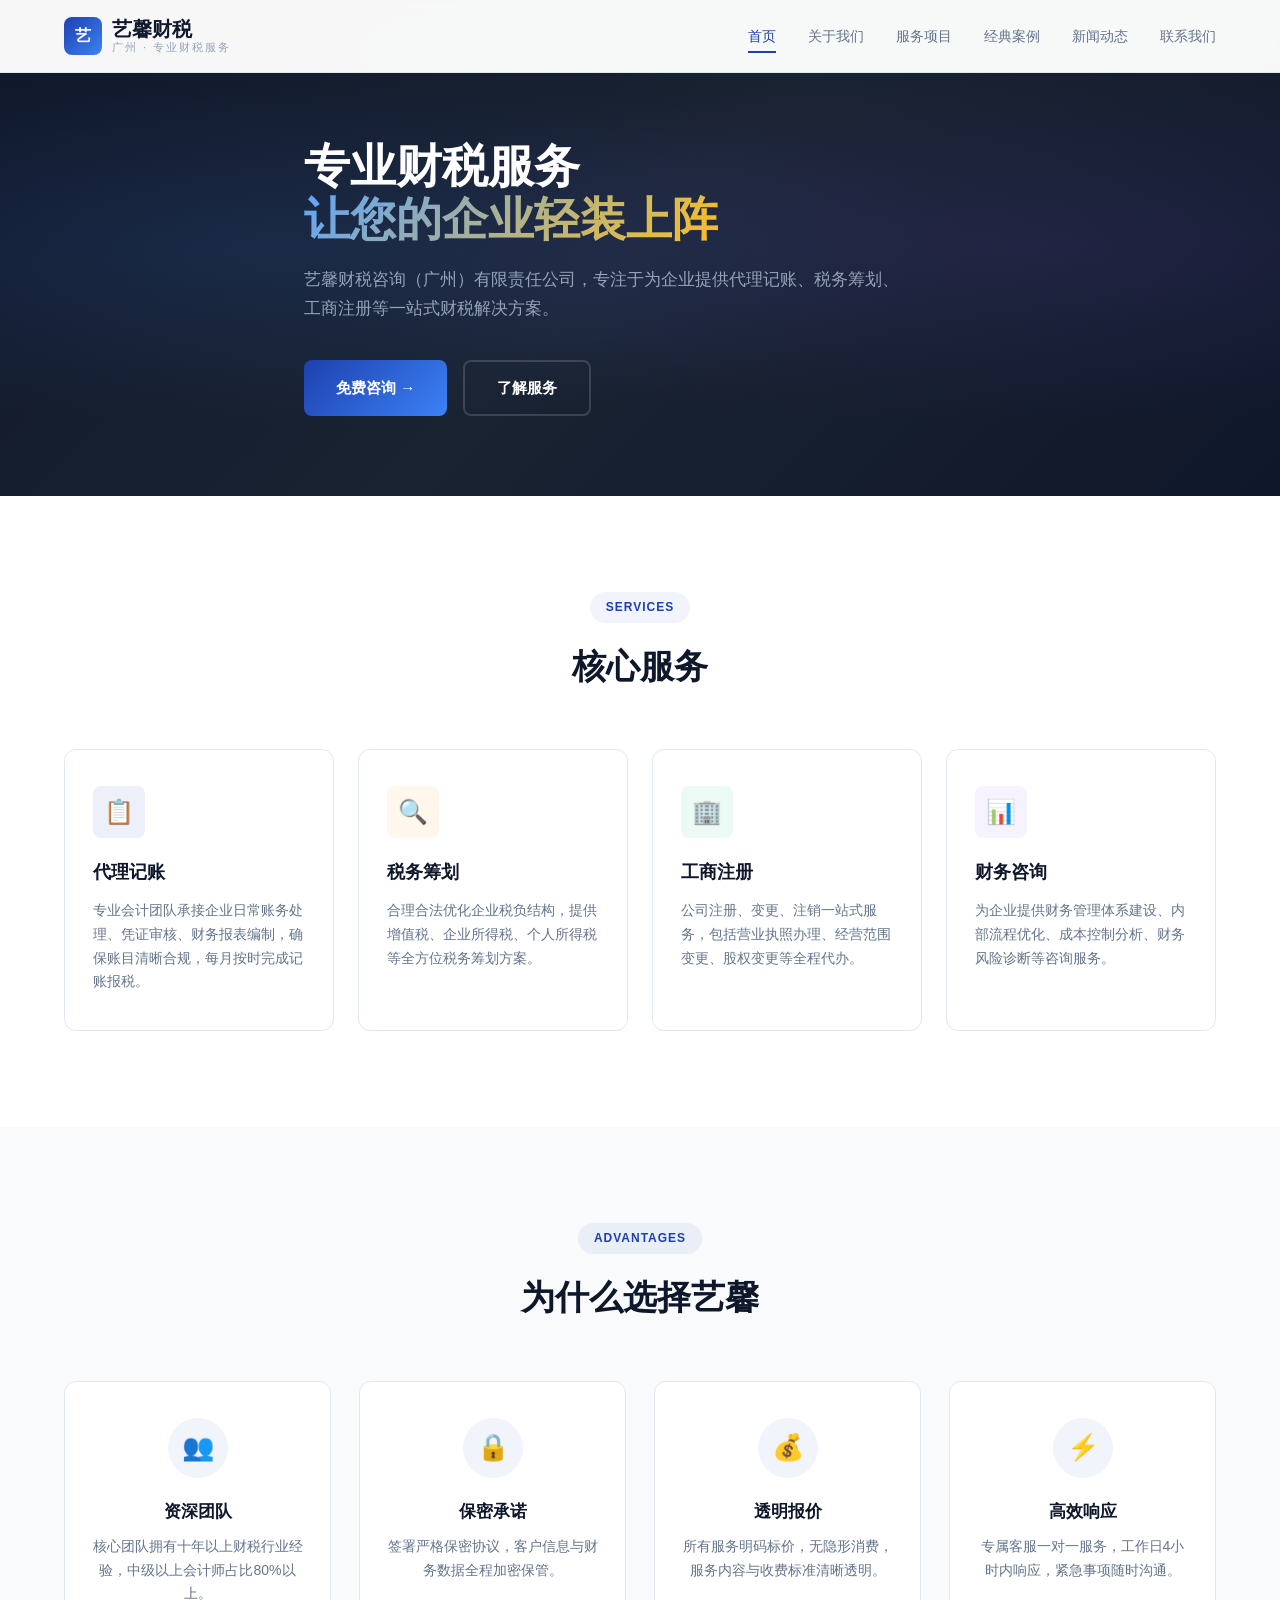
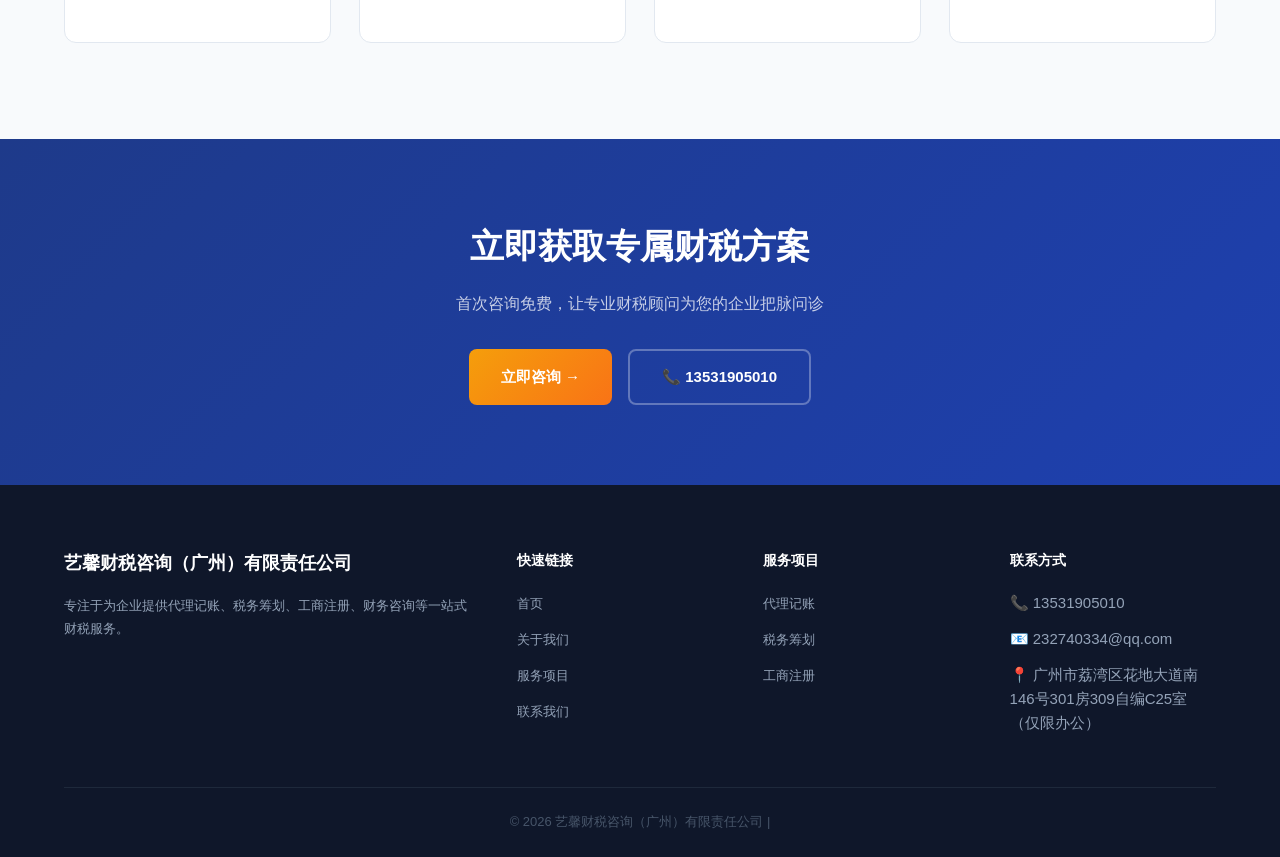
==== commit 0d54b7f4: "Remove ICP placeholder" ====
--- a/index.html
+++ b/index.html
@@ -1 +1 @@
-<!DOCTYPE html><html lang="zh-CN"><head><meta charset="UTF-8"><meta name="viewport" content="width=device-width,initial-scale=1.0"><title>艺馨财税咨询（广州）有限责任公司 - 专业财税服务</title><meta name="description" content="艺馨财税提供代理记账、税务筹划、工商注册等一站式财税服务"><link rel="stylesheet" href="css/style.css"></head><body><header class="header"><div class="container header-inner"><a href="index.html" class="logo"><div class="logo-icon">艺</div><div class="logo-text">艺馨财税<div class="logo-sub">广州 · 专业财税服务</div></div></a><button class="nav-toggle" aria-label="菜单"><span></span><span></span><span></span></button><nav class="nav"><a href="index.html">首页</a><a href="about.html">关于我们</a><a href="services.html">服务项目</a><a href="cases.html">经典案例</a><a href="news.html">新闻动态</a><a href="contact.html">联系我们</a></nav></div></header><section class="hero"><div class="container hero-content"><h1>专业财税服务<br><span>让您的企业轻装上阵</span></h1><p>艺馨财税咨询（广州）有限责任公司，专注于为企业提供代理记账、税务筹划、工商注册等一站式财税解决方案。</p><div class="hero-buttons"><a href="contact.html" class="btn btn-primary">免费咨询 →</a><a href="services.html" class="btn btn-outline">了解服务</a></div></div></section><section class="section"><div class="container"><div class="section-header fade-in"><div class="section-tag">SERVICES</div><h2>核心服务</h2></div><div class="services-grid"><div class="service-card fade-in"><div class="service-icon" style="background:rgba(30,64,175,0.08);">📋</div><h3>代理记账</h3><p>专业会计团队承接企业日常账务处理、凭证审核、财务报表编制，确保账目清晰合规，每月按时完成记账报税。</p></div><div class="service-card fade-in"><div class="service-icon" style="background:rgba(245,158,11,0.08);">🔍</div><h3>税务筹划</h3><p>合理合法优化企业税负结构，提供增值税、企业所得税、个人所得税等全方位税务筹划方案。</p></div><div class="service-card fade-in"><div class="service-icon" style="background:rgba(16,185,129,0.08);">🏢</div><h3>工商注册</h3><p>公司注册、变更、注销一站式服务，包括营业执照办理、经营范围变更、股权变更等全程代办。</p></div><div class="service-card fade-in"><div class="service-icon" style="background:rgba(139,92,246,0.08);">📊</div><h3>财务咨询</h3><p>为企业提供财务管理体系建设、内部流程优化、成本控制分析、财务风险诊断等咨询服务。</p></div></div></div></section><section class="section light"><div class="container"><div class="section-header fade-in"><div class="section-tag">ADVANTAGES</div><h2>为什么选择艺馨</h2></div><div class="advantages-grid"><div class="advantage-card fade-in"><div class="advantage-icon">👥</div><h3>资深团队</h3><p>核心团队拥有十年以上财税行业经验，中级以上会计师占比80%以上。</p></div><div class="advantage-card fade-in"><div class="advantage-icon">🔒</div><h3>保密承诺</h3><p>签署严格保密协议，客户信息与财务数据全程加密保管。</p></div><div class="advantage-card fade-in"><div class="advantage-icon">💰</div><h3>透明报价</h3><p>所有服务明码标价，无隐形消费，服务内容与收费标准清晰透明。</p></div><div class="advantage-card fade-in"><div class="advantage-icon">⚡</div><h3>高效响应</h3><p>专属客服一对一服务，工作日4小时内响应，紧急事项随时沟通。</p></div></div></div></section><section class="cta-section"><div class="container"><h2>立即获取专属财税方案</h2><p>首次咨询免费，让专业财税顾问为您的企业把脉问诊</p><div class="hero-buttons" style="justify-content:center;"><a href="contact.html" class="btn btn-accent">立即咨询 →</a><a href="tel:13531905010" class="btn btn-outline">📞 13531905010</a></div></div></section><footer class="footer"><div class="container"><div class="footer-grid"><div class="footer-about"><h3>艺馨财税咨询（广州）有限责任公司</h3><p>专注于为企业提供代理记账、税务筹划、工商注册、财务咨询等一站式财税服务。</p></div><div class="footer-col"><h4>快速链接</h4><ul><li><a href="index.html">首页</a></li><li><a href="about.html">关于我们</a></li><li><a href="services.html">服务项目</a></li><li><a href="contact.html">联系我们</a></li></ul></div><div class="footer-col"><h4>服务项目</h4><ul><li><a href="services.html">代理记账</a></li><li><a href="services.html">税务筹划</a></li><li><a href="services.html">工商注册</a></li></ul></div><div class="footer-col"><h4>联系方式</h4><ul><li>📞 13531905010</li><li>📧 232740334@qq.com</li><li>📍 广州市荔湾区花地大道南146号301房309自编C25室（仅限办公）</li></ul></div></div><div class="footer-bottom"><p>&copy; 2026 艺馨财税咨询（广州）有限责任公司 | <a href="#">粤ICP备XXXXXXXX号</a></p></div></div></footer><script src="js/main.js"></script></body></html>+<!DOCTYPE html><html lang="zh-CN"><head><meta charset="UTF-8"><meta name="viewport" content="width=device-width,initial-scale=1.0"><title>艺馨财税咨询（广州）有限责任公司 - 专业财税服务</title><meta name="description" content="艺馨财税提供代理记账、税务筹划、工商注册等一站式财税服务"><link rel="stylesheet" href="css/style.css"></head><body><header class="header"><div class="container header-inner"><a href="index.html" class="logo"><div class="logo-icon">艺</div><div class="logo-text">艺馨财税<div class="logo-sub">广州 · 专业财税服务</div></div></a><button class="nav-toggle" aria-label="菜单"><span></span><span></span><span></span></button><nav class="nav"><a href="index.html">首页</a><a href="about.html">关于我们</a><a href="services.html">服务项目</a><a href="cases.html">经典案例</a><a href="news.html">新闻动态</a><a href="contact.html">联系我们</a></nav></div></header><section class="hero"><div class="container hero-content"><h1>专业财税服务<br><span>让您的企业轻装上阵</span></h1><p>艺馨财税咨询（广州）有限责任公司，专注于为企业提供代理记账、税务筹划、工商注册等一站式财税解决方案。</p><div class="hero-buttons"><a href="contact.html" class="btn btn-primary">免费咨询 →</a><a href="services.html" class="btn btn-outline">了解服务</a></div></div></section><section class="section"><div class="container"><div class="section-header fade-in"><div class="section-tag">SERVICES</div><h2>核心服务</h2></div><div class="services-grid"><div class="service-card fade-in"><div class="service-icon" style="background:rgba(30,64,175,0.08);">📋</div><h3>代理记账</h3><p>专业会计团队承接企业日常账务处理、凭证审核、财务报表编制，确保账目清晰合规，每月按时完成记账报税。</p></div><div class="service-card fade-in"><div class="service-icon" style="background:rgba(245,158,11,0.08);">🔍</div><h3>税务筹划</h3><p>合理合法优化企业税负结构，提供增值税、企业所得税、个人所得税等全方位税务筹划方案。</p></div><div class="service-card fade-in"><div class="service-icon" style="background:rgba(16,185,129,0.08);">🏢</div><h3>工商注册</h3><p>公司注册、变更、注销一站式服务，包括营业执照办理、经营范围变更、股权变更等全程代办。</p></div><div class="service-card fade-in"><div class="service-icon" style="background:rgba(139,92,246,0.08);">📊</div><h3>财务咨询</h3><p>为企业提供财务管理体系建设、内部流程优化、成本控制分析、财务风险诊断等咨询服务。</p></div></div></div></section><section class="section light"><div class="container"><div class="section-header fade-in"><div class="section-tag">ADVANTAGES</div><h2>为什么选择艺馨</h2></div><div class="advantages-grid"><div class="advantage-card fade-in"><div class="advantage-icon">👥</div><h3>资深团队</h3><p>核心团队拥有十年以上财税行业经验，中级以上会计师占比80%以上。</p></div><div class="advantage-card fade-in"><div class="advantage-icon">🔒</div><h3>保密承诺</h3><p>签署严格保密协议，客户信息与财务数据全程加密保管。</p></div><div class="advantage-card fade-in"><div class="advantage-icon">💰</div><h3>透明报价</h3><p>所有服务明码标价，无隐形消费，服务内容与收费标准清晰透明。</p></div><div class="advantage-card fade-in"><div class="advantage-icon">⚡</div><h3>高效响应</h3><p>专属客服一对一服务，工作日4小时内响应，紧急事项随时沟通。</p></div></div></div></section><section class="cta-section"><div class="container"><h2>立即获取专属财税方案</h2><p>首次咨询免费，让专业财税顾问为您的企业把脉问诊</p><div class="hero-buttons" style="justify-content:center;"><a href="contact.html" class="btn btn-accent">立即咨询 →</a><a href="tel:13531905010" class="btn btn-outline">📞 13531905010</a></div></div></section><footer class="footer"><div class="container"><div class="footer-grid"><div class="footer-about"><h3>艺馨财税咨询（广州）有限责任公司</h3><p>专注于为企业提供代理记账、税务筹划、工商注册、财务咨询等一站式财税服务。</p></div><div class="footer-col"><h4>快速链接</h4><ul><li><a href="index.html">首页</a></li><li><a href="about.html">关于我们</a></li><li><a href="services.html">服务项目</a></li><li><a href="contact.html">联系我们</a></li></ul></div><div class="footer-col"><h4>服务项目</h4><ul><li><a href="services.html">代理记账</a></li><li><a href="services.html">税务筹划</a></li><li><a href="services.html">工商注册</a></li></ul></div><div class="footer-col"><h4>联系方式</h4><ul><li>📞 13531905010</li><li>📧 232740334@qq.com</li><li>📍 广州市荔湾区花地大道南146号301房309自编C25室（仅限办公）</li></ul></div></div><div class="footer-bottom"><p>&copy; 2026 艺馨财税咨询（广州）有限责任公司 | <a href="#"></a></p></div></div></footer><script src="js/main.js"></script></body></html>
